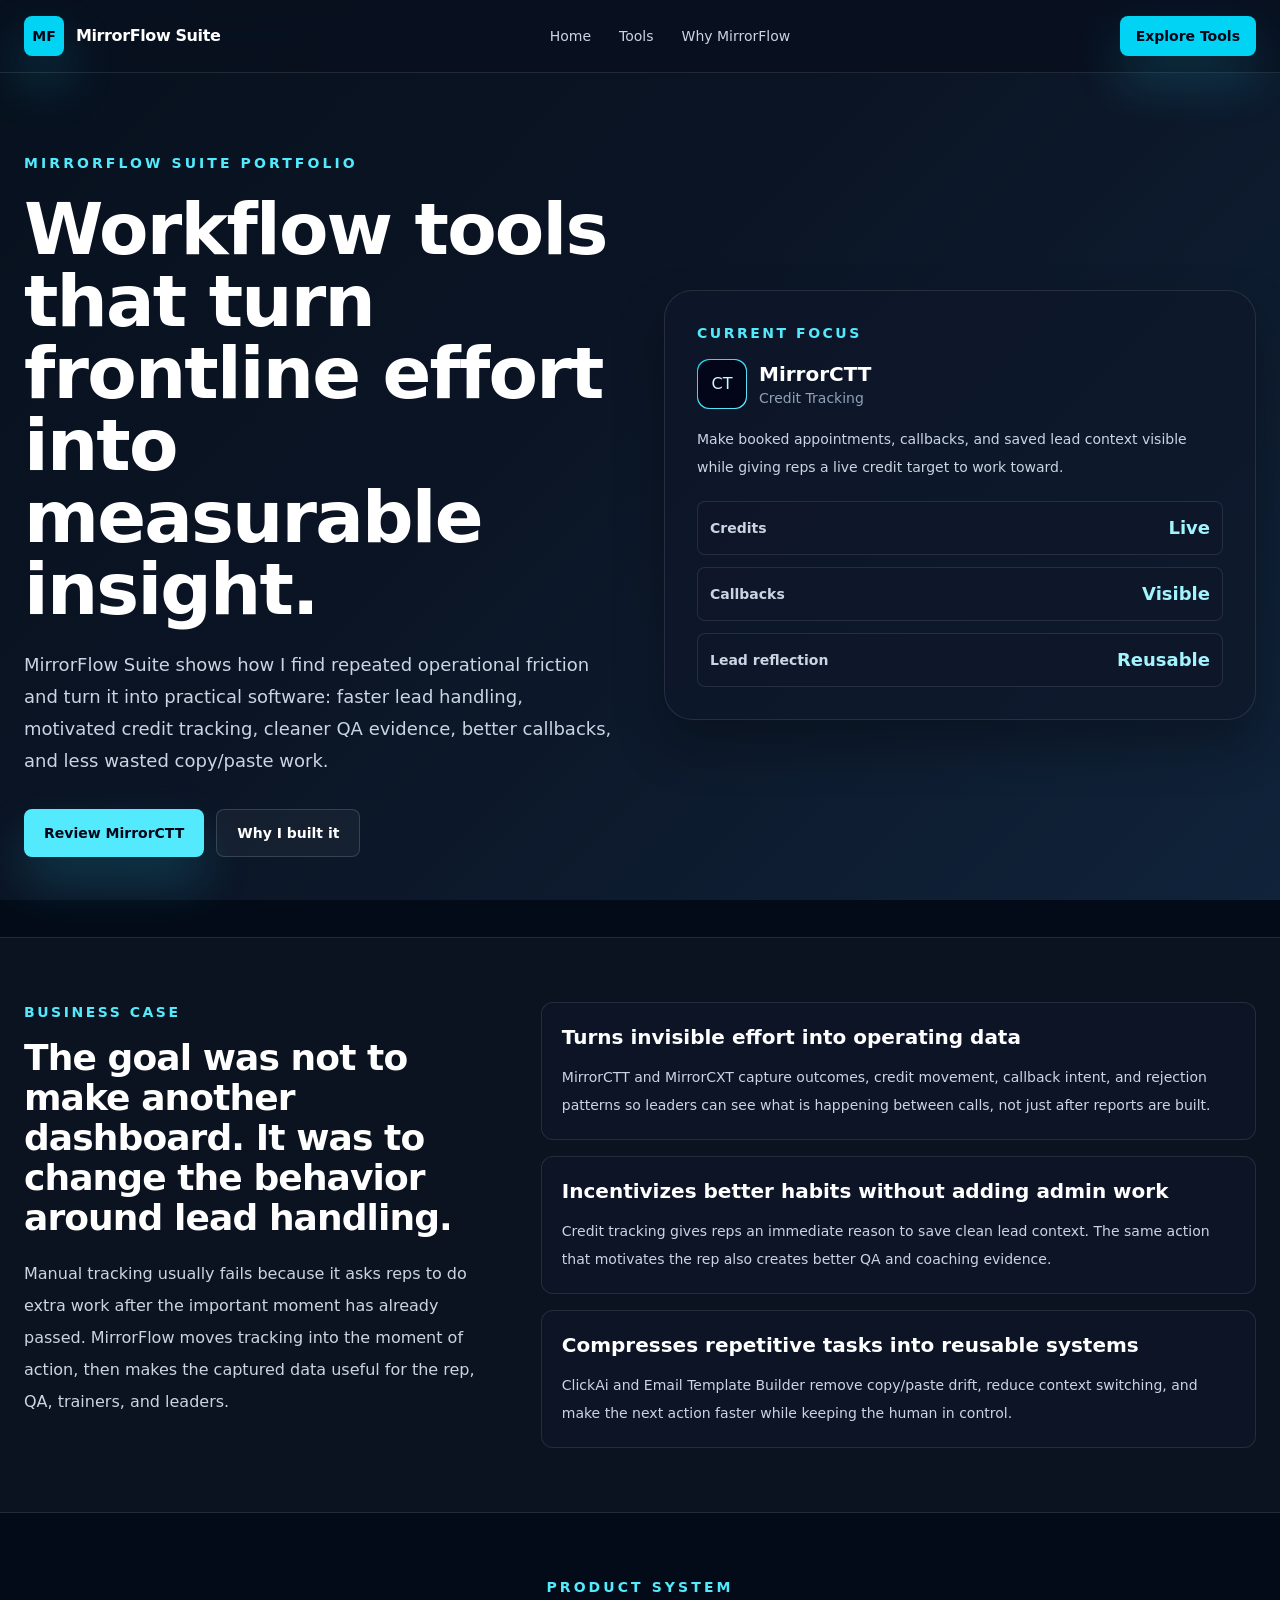
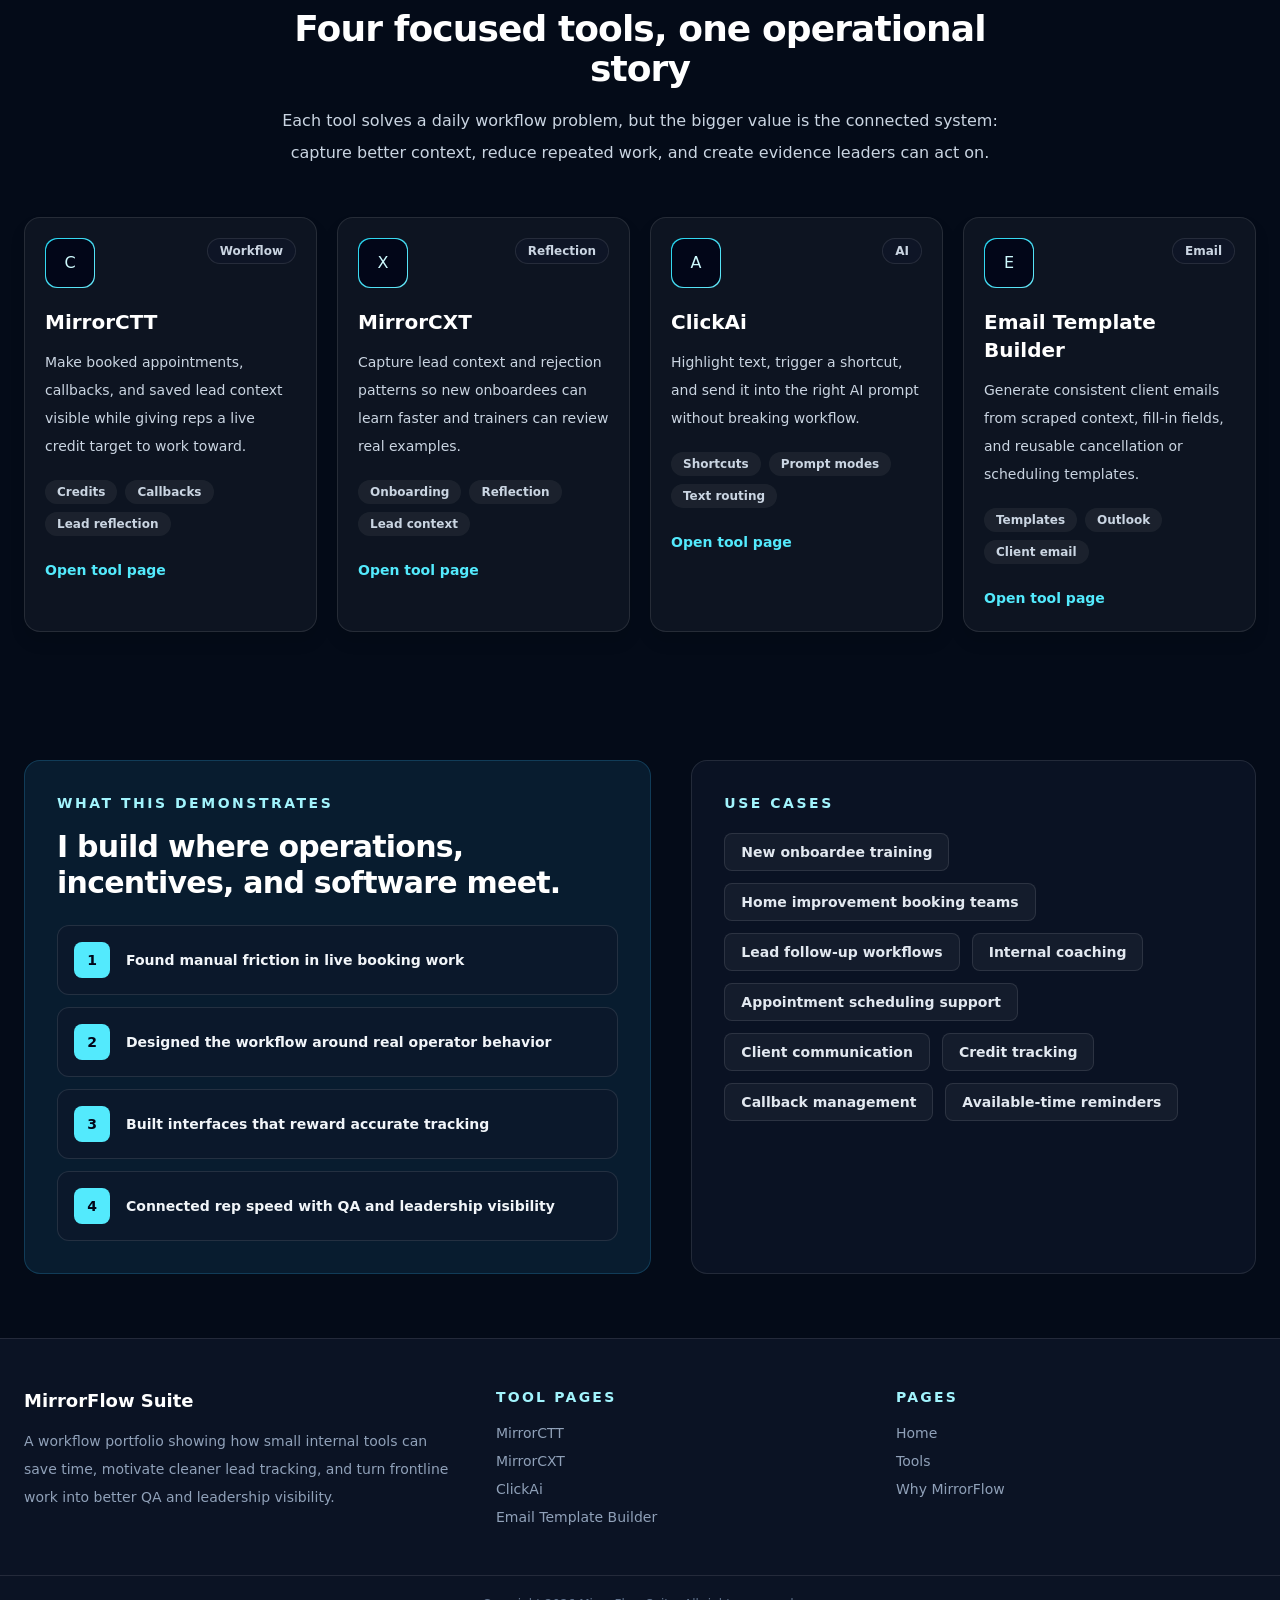
==== index.html @ 6e7aa5e3 "Merge MirrorFlow portfolio into privacy policy site" ====
<!doctype html>
<html lang="en">
  <head>
    <meta charset="UTF-8" />
    <meta name="viewport" content="width=device-width, initial-scale=1.0" />
    <meta name="description" content="MirrorFlow Suite is a portfolio of workflow tools that save time, incentivize cleaner lead tracking, and turn frontline work into QA and leadership visibility." />
    <title>MirrorFlow Suite</title>
    <link rel="stylesheet" crossorigin href="assets/main-Bpl_9lqr.css">
    <link rel="stylesheet" href="assets/site.css">
  </head>
  <body class="min-h-screen overflow-hidden bg-[#07111e] text-slate-100">
    <div class="pointer-events-none fixed inset-0 bg-page-hero"></div>
    <div class="pointer-events-none fixed inset-0 opacity-[0.08] bg-grid-lines"></div>
    <header class="sticky top-0 z-40 border-b border-white/10 bg-[#08111f]/88 backdrop-blur-xl">
      <nav class="mx-auto flex max-w-7xl items-center justify-between gap-4 px-5 py-4 sm:px-6 lg:px-8">
        <a href="index.html" class="flex items-center gap-3">
          <span class="grid h-10 w-10 place-items-center rounded-lg bg-cyan-400 text-sm font-black text-slate-950 shadow-lg shadow-cyan-400/25">MF</span>
          <span class="text-base font-semibold tracking-tight text-white">MirrorFlow Suite</span>
        </a>
        <div class="hidden items-center gap-7 md:flex">
          <a href="index.html" class="text-sm font-medium text-slate-300 transition hover:text-cyan-200">Home</a>
          <a href="tools/index.html" class="text-sm font-medium text-slate-300 transition hover:text-cyan-200">Tools</a>
          <a href="about/index.html" class="text-sm font-medium text-slate-300 transition hover:text-cyan-200">Why MirrorFlow</a>
        </div>
        <a href="tools/mirrorctt/index.html" class="inline-flex min-h-10 items-center justify-center rounded-lg bg-cyan-400 px-4 text-sm font-bold text-slate-950 shadow-lg shadow-cyan-400/20 transition hover:-translate-y-0.5 hover:bg-cyan-300">Explore Tools</a>
      </nav>
      <div class="border-t border-white/10 px-5 py-3 md:hidden">
        <div class="mx-auto flex max-w-7xl justify-between gap-3">
          <a href="index.html" class="text-sm font-medium text-slate-300 transition hover:text-cyan-200">Home</a>
          <a href="tools/index.html" class="text-sm font-medium text-slate-300 transition hover:text-cyan-200">Tools</a>
          <a href="about/index.html" class="text-sm font-medium text-slate-300 transition hover:text-cyan-200">Why MirrorFlow</a>
        </div>
      </div>
    </header>
    <main class="relative">
      <section class="mx-auto grid max-w-7xl items-center gap-12 px-5 py-14 sm:px-6 lg:grid-cols-2 lg:px-8 lg:py-20">
        <div>
          <p class="text-sm font-bold uppercase tracking-[0.22em] text-cyan-300">MirrorFlow Suite Portfolio</p>
          <h1 class="mt-5 max-w-4xl text-5xl font-semibold tracking-tight text-white sm:text-7xl">Workflow tools that turn frontline effort into measurable insight.</h1>
          <p class="mt-6 max-w-2xl text-lg leading-8 text-slate-300">MirrorFlow Suite shows how I find repeated operational friction and turn it into practical software: faster lead handling, motivated credit tracking, cleaner QA evidence, better callbacks, and less wasted copy/paste work.</p>
          <div class="mt-8 flex flex-col gap-3 sm:flex-row">
            <a href="tools/mirrorctt/index.html" class="inline-flex min-h-12 items-center justify-center rounded-lg bg-cyan-300 px-5 text-sm font-black text-slate-950 shadow-xl shadow-cyan-400/20 transition hover:-translate-y-0.5 hover:bg-cyan-200">Review MirrorCTT</a>
            <a href="about/index.html" class="inline-flex min-h-12 items-center justify-center rounded-lg border border-white/15 bg-white/[0.04] px-5 text-sm font-bold text-white transition hover:border-cyan-300/60">Why I built it</a>
          </div>
        </div>
        <div class="rounded-[28px] border border-white/10 bg-slate-950/70 p-8 shadow-2xl shadow-black/30">
          <p class="text-sm font-bold uppercase tracking-[0.18em] text-cyan-300">Current focus</p>
          <div class="mt-4 flex items-center gap-3">
            <span class="rounded-xl bg-gradient-to-br bg-cyan-300 p-px">
              <span class="grid h-12 w-12 place-items-center rounded-xl bg-slate-950 text-cyan-100">CT</span>
            </span>
            <div>
              <p class="text-xl font-black text-white">MirrorCTT</p>
              <p class="text-sm text-slate-400">Credit Tracking</p>
            </div>
          </div>
          <p class="mt-4 text-sm leading-7 text-slate-300">Make booked appointments, callbacks, and saved lead context visible while giving reps a live credit target to work toward.</p>
          <div class="mt-5 grid gap-3">
            <div class="flex items-center justify-between rounded-lg border border-white/10 bg-slate-950/60 px-3 py-3">
              <span class="text-sm font-semibold text-slate-300">Credits</span>
              <span class="text-lg font-black text-cyan-200">Live</span>
            </div>
            <div class="flex items-center justify-between rounded-lg border border-white/10 bg-slate-950/60 px-3 py-3">
              <span class="text-sm font-semibold text-slate-300">Callbacks</span>
              <span class="text-lg font-black text-cyan-200">Visible</span>
            </div>
            <div class="flex items-center justify-between rounded-lg border border-white/10 bg-slate-950/60 px-3 py-3">
              <span class="text-sm font-semibold text-slate-300">Lead reflection</span>
              <span class="text-lg font-black text-cyan-200">Reusable</span>
            </div>
          </div>
        </div>
      </section>
      <section class="border-y border-white/10 bg-white/[0.035]">
        <div class="mx-auto grid max-w-7xl gap-10 px-5 py-16 sm:px-6 lg:grid-cols-[0.8fr_1.2fr] lg:px-8">
          <div>
            <p class="text-sm font-bold uppercase tracking-[0.18em] text-cyan-300">Business Case</p>
            <h2 class="mt-4 text-4xl font-semibold tracking-tight text-white">The goal was not to make another dashboard. It was to change the behavior around lead handling.</h2>
            <p class="mt-5 text-base leading-8 text-slate-300">Manual tracking usually fails because it asks reps to do extra work after the important moment has already passed. MirrorFlow moves tracking into the moment of action, then makes the captured data useful for the rep, QA, trainers, and leaders.</p>
          </div>
          <div class="grid gap-4">
            <article class="rounded-xl border border-white/10 bg-slate-950/55 p-5">
              <h3 class="text-xl font-semibold text-white">Turns invisible effort into operating data</h3>
              <p class="mt-3 text-sm leading-7 text-slate-300">MirrorCTT and MirrorCXT capture outcomes, credit movement, callback intent, and rejection patterns so leaders can see what is happening between calls, not just after reports are built.</p>
            </article>
            <article class="rounded-xl border border-white/10 bg-slate-950/55 p-5">
              <h3 class="text-xl font-semibold text-white">Incentivizes better habits without adding admin work</h3>
              <p class="mt-3 text-sm leading-7 text-slate-300">Credit tracking gives reps an immediate reason to save clean lead context. The same action that motivates the rep also creates better QA and coaching evidence.</p>
            </article>
            <article class="rounded-xl border border-white/10 bg-slate-950/55 p-5">
              <h3 class="text-xl font-semibold text-white">Compresses repetitive tasks into reusable systems</h3>
              <p class="mt-3 text-sm leading-7 text-slate-300">ClickAi and Email Template Builder remove copy/paste drift, reduce context switching, and make the next action faster while keeping the human in control.</p>
            </article>
          </div>
        </div>
      </section>
      <section class="mx-auto max-w-7xl px-5 py-16 sm:px-6 lg:px-8">
        <div class="mx-auto max-w-3xl text-center">
          <p class="text-sm font-bold uppercase tracking-[0.22em] text-cyan-300">Product System</p>
          <h2 class="mt-3 text-3xl font-semibold tracking-tight text-white sm:text-4xl">Four focused tools, one operational story</h2>
          <p class="mt-4 text-base leading-8 text-slate-300">Each tool solves a daily workflow problem, but the bigger value is the connected system: capture better context, reduce repeated work, and create evidence leaders can act on.</p>
        </div>
        <div class="mt-12 grid gap-5 md:grid-cols-2 xl:grid-cols-4">
          <article class="group block h-full rounded-2xl border border-white/10 bg-white/[0.04] p-5 shadow-xl shadow-black/10 transition hover:-translate-y-1 hover:border-cyan-300/50 hover:bg-white/[0.07]">
            <div class="flex items-start justify-between gap-4">
              <div class="rounded-xl bg-gradient-to-br bg-cyan-300 p-px">
                <span class="grid h-12 w-12 place-items-center rounded-xl bg-slate-950 text-cyan-100">C</span>
              </div>
              <span class="rounded-full border border-white/10 bg-slate-950/60 px-3 py-1 text-xs font-bold text-slate-300">Workflow</span>
            </div>
            <h3 class="mt-5 text-xl font-semibold text-white">MirrorCTT</h3>
            <p class="mt-3 text-sm leading-7 text-slate-300">Make booked appointments, callbacks, and saved lead context visible while giving reps a live credit target to work toward.</p>
            <div class="mt-5 flex flex-wrap gap-2">
              <span class="rounded-full bg-white/[0.06] px-3 py-1 text-xs font-semibold text-slate-300">Credits</span>
              <span class="rounded-full bg-white/[0.06] px-3 py-1 text-xs font-semibold text-slate-300">Callbacks</span>
              <span class="rounded-full bg-white/[0.06] px-3 py-1 text-xs font-semibold text-slate-300">Lead reflection</span>
            </div>
            <span class="mt-6 inline-flex text-sm font-bold text-cyan-300 transition group-hover:translate-x-1">Open tool page</span>
          </article>
          <article class="group block h-full rounded-2xl border border-white/10 bg-white/[0.04] p-5 shadow-xl shadow-black/10 transition hover:-translate-y-1 hover:border-cyan-300/50 hover:bg-white/[0.07]">
            <div class="flex items-start justify-between gap-4">
              <div class="rounded-xl bg-gradient-to-br bg-cyan-300 p-px">
                <span class="grid h-12 w-12 place-items-center rounded-xl bg-slate-950 text-cyan-100">X</span>
              </div>
              <span class="rounded-full border border-white/10 bg-slate-950/60 px-3 py-1 text-xs font-bold text-slate-300">Reflection</span>
            </div>
            <h3 class="mt-5 text-xl font-semibold text-white">MirrorCXT</h3>
            <p class="mt-3 text-sm leading-7 text-slate-300">Capture lead context and rejection patterns so new onboardees can learn faster and trainers can review real examples.</p>
            <div class="mt-5 flex flex-wrap gap-2">
              <span class="rounded-full bg-white/[0.06] px-3 py-1 text-xs font-semibold text-slate-300">Onboarding</span>
              <span class="rounded-full bg-white/[0.06] px-3 py-1 text-xs font-semibold text-slate-300">Reflection</span>
              <span class="rounded-full bg-white/[0.06] px-3 py-1 text-xs font-semibold text-slate-300">Lead context</span>
            </div>
            <span class="mt-6 inline-flex text-sm font-bold text-cyan-300 transition group-hover:translate-x-1">Open tool page</span>
          </article>
          <article class="group block h-full rounded-2xl border border-white/10 bg-white/[0.04] p-5 shadow-xl shadow-black/10 transition hover:-translate-y-1 hover:border-cyan-300/50 hover:bg-white/[0.07]">
            <div class="flex items-start justify-between gap-4">
              <div class="rounded-xl bg-gradient-to-br bg-cyan-300 p-px">
                <span class="grid h-12 w-12 place-items-center rounded-xl bg-slate-950 text-cyan-100">A</span>
              </div>
              <span class="rounded-full border border-white/10 bg-slate-950/60 px-3 py-1 text-xs font-bold text-slate-300">AI</span>
            </div>
            <h3 class="mt-5 text-xl font-semibold text-white">ClickAi</h3>
            <p class="mt-3 text-sm leading-7 text-slate-300">Highlight text, trigger a shortcut, and send it into the right AI prompt without breaking workflow.</p>
            <div class="mt-5 flex flex-wrap gap-2">
              <span class="rounded-full bg-white/[0.06] px-3 py-1 text-xs font-semibold text-slate-300">Shortcuts</span>
              <span class="rounded-full bg-white/[0.06] px-3 py-1 text-xs font-semibold text-slate-300">Prompt modes</span>
              <span class="rounded-full bg-white/[0.06] px-3 py-1 text-xs font-semibold text-slate-300">Text routing</span>
            </div>
            <span class="mt-6 inline-flex text-sm font-bold text-cyan-300 transition group-hover:translate-x-1">Open tool page</span>
          </article>
          <article class="group block h-full rounded-2xl border border-white/10 bg-white/[0.04] p-5 shadow-xl shadow-black/10 transition hover:-translate-y-1 hover:border-cyan-300/50 hover:bg-white/[0.07]">
            <div class="flex items-start justify-between gap-4">
              <div class="rounded-xl bg-gradient-to-br bg-cyan-300 p-px">
                <span class="grid h-12 w-12 place-items-center rounded-xl bg-slate-950 text-cyan-100">E</span>
              </div>
              <span class="rounded-full border border-white/10 bg-slate-950/60 px-3 py-1 text-xs font-bold text-slate-300">Email</span>
            </div>
            <h3 class="mt-5 text-xl font-semibold text-white">Email Template Builder</h3>
            <p class="mt-3 text-sm leading-7 text-slate-300">Generate consistent client emails from scraped context, fill-in fields, and reusable cancellation or scheduling templates.</p>
            <div class="mt-5 flex flex-wrap gap-2">
              <span class="rounded-full bg-white/[0.06] px-3 py-1 text-xs font-semibold text-slate-300">Templates</span>
              <span class="rounded-full bg-white/[0.06] px-3 py-1 text-xs font-semibold text-slate-300">Outlook</span>
              <span class="rounded-full bg-white/[0.06] px-3 py-1 text-xs font-semibold text-slate-300">Client email</span>
            </div>
            <span class="mt-6 inline-flex text-sm font-bold text-cyan-300 transition group-hover:translate-x-1">Open tool page</span>
          </article>
        </div>
      </section>
      <section class="mx-auto max-w-7xl px-5 py-16 sm:px-6 lg:px-8">
        <div class="grid gap-10 lg:grid-cols-[1fr_0.9fr]">
          <div class="rounded-2xl border border-cyan-300/20 bg-cyan-300/10 p-6 sm:p-8">
            <p class="text-sm font-bold uppercase tracking-[0.18em] text-cyan-200">What This Demonstrates</p>
            <h2 class="mt-4 text-3xl font-semibold tracking-tight text-white">I build where operations, incentives, and software meet.</h2>
            <div class="mt-6 grid gap-3">
              <div class="flex items-center gap-4 rounded-xl border border-white/10 bg-slate-950/55 p-4">
                <span class="grid h-9 w-9 shrink-0 place-items-center rounded-lg bg-cyan-300 text-sm font-black text-slate-950">1</span>
                <p class="text-sm font-semibold text-slate-100">Found manual friction in live booking work</p>
              </div>
              <div class="flex items-center gap-4 rounded-xl border border-white/10 bg-slate-950/55 p-4">
                <span class="grid h-9 w-9 shrink-0 place-items-center rounded-lg bg-cyan-300 text-sm font-black text-slate-950">2</span>
                <p class="text-sm font-semibold text-slate-100">Designed the workflow around real operator behavior</p>
              </div>
              <div class="flex items-center gap-4 rounded-xl border border-white/10 bg-slate-950/55 p-4">
                <span class="grid h-9 w-9 shrink-0 place-items-center rounded-lg bg-cyan-300 text-sm font-black text-slate-950">3</span>
                <p class="text-sm font-semibold text-slate-100">Built interfaces that reward accurate tracking</p>
              </div>
              <div class="flex items-center gap-4 rounded-xl border border-white/10 bg-slate-950/55 p-4">
                <span class="grid h-9 w-9 shrink-0 place-items-center rounded-lg bg-cyan-300 text-sm font-black text-slate-950">4</span>
                <p class="text-sm font-semibold text-slate-100">Connected rep speed with QA and leadership visibility</p>
              </div>
            </div>
          </div>
          <div class="rounded-2xl border border-white/10 bg-slate-950/65 p-6 sm:p-8">
            <p class="text-sm font-bold uppercase tracking-[0.18em] text-cyan-200">Use Cases</p>
            <div class="mt-5 flex flex-wrap gap-3">
              <span class="rounded-lg border border-white/10 bg-white/[0.045] px-4 py-2 text-sm font-semibold text-slate-200">New onboardee training</span>
              <span class="rounded-lg border border-white/10 bg-white/[0.045] px-4 py-2 text-sm font-semibold text-slate-200">Home improvement booking teams</span>
              <span class="rounded-lg border border-white/10 bg-white/[0.045] px-4 py-2 text-sm font-semibold text-slate-200">Lead follow-up workflows</span>
              <span class="rounded-lg border border-white/10 bg-white/[0.045] px-4 py-2 text-sm font-semibold text-slate-200">Internal coaching</span>
              <span class="rounded-lg border border-white/10 bg-white/[0.045] px-4 py-2 text-sm font-semibold text-slate-200">Appointment scheduling support</span>
              <span class="rounded-lg border border-white/10 bg-white/[0.045] px-4 py-2 text-sm font-semibold text-slate-200">Client communication</span>
              <span class="rounded-lg border border-white/10 bg-white/[0.045] px-4 py-2 text-sm font-semibold text-slate-200">Credit tracking</span>
              <span class="rounded-lg border border-white/10 bg-white/[0.045] px-4 py-2 text-sm font-semibold text-slate-200">Callback management</span>
              <span class="rounded-lg border border-white/10 bg-white/[0.045] px-4 py-2 text-sm font-semibold text-slate-200">Available-time reminders</span>
            </div>
          </div>
        </div>
      </section>
    </main>
    <footer class="relative border-t border-white/10 bg-slate-950/70">
      <div class="mx-auto grid max-w-7xl gap-10 px-5 py-12 sm:px-6 md:grid-cols-[1.2fr_1fr_1fr] lg:px-8">
        <div>
          <p class="text-lg font-semibold text-white">MirrorFlow Suite</p>
          <p class="mt-3 max-w-md text-sm leading-7 text-slate-400">A workflow portfolio showing how small internal tools can save time, motivate cleaner lead tracking, and turn frontline work into better QA and leadership visibility.</p>
        </div>
        <div>
          <p class="text-sm font-semibold uppercase tracking-[0.16em] text-cyan-200">Tool pages</p>
          <div class="mt-4 grid gap-2">
            <a href="tools/mirrorctt/index.html" class="text-sm text-slate-400 hover:text-cyan-200">MirrorCTT</a>
            <a href="tools/mirrorcxt/index.html" class="text-sm text-slate-400 hover:text-cyan-200">MirrorCXT</a>
            <a href="tools/clickai/index.html" class="text-sm text-slate-400 hover:text-cyan-200">ClickAi</a>
            <a href="tools/email-template-builder/index.html" class="text-sm text-slate-400 hover:text-cyan-200">Email Template Builder</a>
          </div>
        </div>
        <div>
          <p class="text-sm font-semibold uppercase tracking-[0.16em] text-cyan-200">Pages</p>
          <div class="mt-4 grid gap-2">
            <a href="index.html" class="text-sm text-slate-400 hover:text-cyan-200">Home</a>
            <a href="tools/index.html" class="text-sm text-slate-400 hover:text-cyan-200">Tools</a>
            <a href="about/index.html" class="text-sm text-slate-400 hover:text-cyan-200">Why MirrorFlow</a>
          </div>
        </div>
      </div>
      <div class="border-t border-white/10 px-5 py-5 text-center text-xs text-slate-500">Copyright 2026 MirrorFlow Suite. All rights reserved.</div>
    </footer>
  </body>
</html>
---- assets/main-Bpl_9lqr.css ----
/*! tailwindcss v4.2.1 | MIT License | https://tailwindcss.com */
@layer properties{@supports (((-webkit-hyphens:none)) and (not (margin-trim:inline))) or ((-moz-orient:inline) and (not (color:rgb(from red r g b)))){*,:before,:after,::backdrop{--tw-border-style:solid;--tw-gradient-position:initial;--tw-gradient-from:#0000;--tw-gradient-via:#0000;--tw-gradient-to:#0000;--tw-gradient-stops:initial;--tw-gradient-via-stops:initial;--tw-gradient-from-position:0%;--tw-gradient-via-position:50%;--tw-gradient-to-position:100%;--tw-leading:initial;--tw-font-weight:initial;--tw-tracking:initial;--tw-shadow:0 0 #0000;--tw-shadow-color:initial;--tw-shadow-alpha:100%;--tw-inset-shadow:0 0 #0000;--tw-inset-shadow-color:initial;--tw-inset-shadow-alpha:100%;--tw-ring-color:initial;--tw-ring-shadow:0 0 #0000;--tw-inset-ring-color:initial;--tw-inset-ring-shadow:0 0 #0000;--tw-ring-inset:initial;--tw-ring-offset-width:0px;--tw-ring-offset-color:#fff;--tw-ring-offset-shadow:0 0 #0000;--tw-backdrop-blur:initial;--tw-backdrop-brightness:initial;--tw-backdrop-contrast:initial;--tw-backdrop-grayscale:initial;--tw-backdrop-hue-rotate:initial;--tw-backdrop-invert:initial;--tw-backdrop-opacity:initial;--tw-backdrop-saturate:initial;--tw-backdrop-sepia:initial;--tw-translate-x:0;--tw-translate-y:0;--tw-translate-z:0}}}@layer theme{:root,:host{--font-sans:ui-sans-serif, system-ui, sans-serif, "Apple Color Emoji", "Segoe UI Emoji", "Segoe UI Symbol", "Noto Color Emoji";--font-mono:ui-monospace, SFMono-Regular, Menlo, Monaco, Consolas, "Liberation Mono", "Courier New", monospace;--color-amber-100:oklch(96.2% .059 95.617);--color-amber-200:oklch(92.4% .12 95.746);--color-emerald-200:oklch(90.5% .093 164.15);--color-emerald-300:oklch(84.5% .143 164.978);--color-emerald-500:oklch(69.6% .17 162.48);--color-teal-400:oklch(77.7% .152 181.912);--color-teal-500:oklch(70.4% .14 182.503);--color-cyan-100:oklch(95.6% .045 203.388);--color-cyan-200:oklch(91.7% .08 205.041);--color-cyan-300:oklch(86.5% .127 207.078);--color-cyan-400:oklch(78.9% .154 211.53);--color-sky-600:oklch(58.8% .158 241.966);--color-blue-600:oklch(54.6% .245 262.881);--color-violet-500:oklch(60.6% .25 292.717);--color-slate-100:oklch(96.8% .007 247.896);--color-slate-200:oklch(92.9% .013 255.508);--color-slate-300:oklch(86.9% .022 252.894);--color-slate-400:oklch(70.4% .04 256.788);--color-slate-500:oklch(55.4% .046 257.417);--color-slate-950:oklch(12.9% .042 264.695);--color-black:#000;--color-white:#fff;--spacing:.25rem;--container-md:28rem;--container-2xl:42rem;--container-3xl:48rem;--container-4xl:56rem;--container-7xl:80rem;--text-xs:.75rem;--text-xs--line-height:calc(1 / .75);--text-sm:.875rem;--text-sm--line-height:calc(1.25 / .875);--text-base:1rem;--text-base--line-height:calc(1.5 / 1);--text-lg:1.125rem;--text-lg--line-height:calc(1.75 / 1.125);--text-xl:1.25rem;--text-xl--line-height:calc(1.75 / 1.25);--text-2xl:1.5rem;--text-2xl--line-height:calc(2 / 1.5);--text-3xl:1.875rem;--text-3xl--line-height:calc(2.25 / 1.875);--text-4xl:2.25rem;--text-4xl--line-height:calc(2.5 / 2.25);--text-5xl:3rem;--text-5xl--line-height:1;--text-6xl:3.75rem;--text-6xl--line-height:1;--text-7xl:4.5rem;--text-7xl--line-height:1;--font-weight-medium:500;--font-weight-semibold:600;--font-weight-bold:700;--font-weight-black:900;--tracking-tight:-.025em;--radius-lg:.5rem;--radius-xl:.75rem;--radius-2xl:1rem;--blur-xl:24px;--default-transition-duration:.15s;--default-transition-timing-function:cubic-bezier(.4, 0, .2, 1);--default-font-family:var(--font-sans);--default-mono-font-family:var(--font-mono)}}@layer base{*,:after,:before,::backdrop{box-sizing:border-box;border:0 solid;margin:0;padding:0}::file-selector-button{box-sizing:border-box;border:0 solid;margin:0;padding:0}html,:host{-webkit-text-size-adjust:100%;tab-size:4;line-height:1.5;font-family:var(--default-font-family,ui-sans-serif, system-ui, sans-serif, "Apple Color Emoji", "Segoe UI Emoji", "Segoe UI Symbol", "Noto Color Emoji");font-feature-settings:var(--default-font-feature-settings,normal);font-variation-settings:var(--default-font-variation-settings,normal);-webkit-tap-highlight-color:transparent}hr{height:0;color:inherit;border-top-width:1px}abbr:where([title]){-webkit-text-decoration:underline dotted;text-decoration:underline dotted}h1,h2,h3,h4,h5,h6{font-size:inherit;font-weight:inherit}a{color:inherit;-webkit-text-decoration:inherit;-webkit-text-decoration:inherit;-webkit-text-decoration:inherit;-webkit-text-decoration:inherit;text-decoration:inherit}b,strong{font-weight:bolder}code,kbd,samp,pre{font-family:var(--default-mono-font-family,ui-monospace, SFMono-Regular, Menlo, Monaco, Consolas, "Liberation Mono", "Courier New", monospace);font-feature-settings:var(--default-mono-font-feature-settings,normal);font-variation-settings:var(--default-mono-font-variation-settings,normal);font-size:1em}small{font-size:80%}sub,sup{vertical-align:baseline;font-size:75%;line-height:0;position:relative}sub{bottom:-.25em}sup{top:-.5em}table{text-indent:0;border-color:inherit;border-collapse:collapse}:-moz-focusring{outline:auto}progress{vertical-align:baseline}summary{display:list-item}ol,ul,menu{list-style:none}img,svg,video,canvas,audio,iframe,embed,object{vertical-align:middle;display:block}img,video{max-width:100%;height:auto}button,input,select,optgroup,textarea{font:inherit;font-feature-settings:inherit;font-variation-settings:inherit;letter-spacing:inherit;color:inherit;opacity:1;background-color:#0000;border-radius:0}::file-selector-button{font:inherit;font-feature-settings:inherit;font-variation-settings:inherit;letter-spacing:inherit;color:inherit;opacity:1;background-color:#0000;border-radius:0}:where(select:is([multiple],[size])) optgroup{font-weight:bolder}:where(select:is([multiple],[size])) optgroup option{padding-inline-start:20px}::file-selector-button{margin-inline-end:4px}::placeholder{opacity:1}@supports (not ((-webkit-appearance:-apple-pay-button))) or (contain-intrinsic-size:1px){::placeholder{color:currentColor}@supports (color:color-mix(in lab, red, red)){::placeholder{color:color-mix(in oklab, currentcolor 50%, transparent)}}}textarea{resize:vertical}::-webkit-search-decoration{-webkit-appearance:none}::-webkit-date-and-time-value{min-height:1lh;text-align:inherit}::-webkit-datetime-edit{display:inline-flex}::-webkit-datetime-edit-fields-wrapper{padding:0}::-webkit-datetime-edit{padding-block:0}::-webkit-datetime-edit-year-field{padding-block:0}::-webkit-datetime-edit-month-field{padding-block:0}::-webkit-datetime-edit-day-field{padding-block:0}::-webkit-datetime-edit-hour-field{padding-block:0}::-webkit-datetime-edit-minute-field{padding-block:0}::-webkit-datetime-edit-second-field{padding-block:0}::-webkit-datetime-edit-millisecond-field{padding-block:0}::-webkit-datetime-edit-meridiem-field{padding-block:0}::-webkit-calendar-picker-indicator{line-height:1}:-moz-ui-invalid{box-shadow:none}button,input:where([type=button],[type=reset],[type=submit]){appearance:button}::file-selector-button{appearance:button}::-webkit-inner-spin-button{height:auto}::-webkit-outer-spin-button{height:auto}[hidden]:where(:not([hidden=until-found])){display:none!important}}@layer components;@layer utilities{.pointer-events-none{pointer-events:none}.invisible{visibility:hidden}.visible{visibility:visible}.absolute{position:absolute}.fixed{position:fixed}.relative{position:relative}.sticky{position:sticky}.inset-0{inset:calc(var(--spacing) * 0)}.top-0{top:calc(var(--spacing) * 0)}.right-0{right:calc(var(--spacing) * 0)}.bottom-0{bottom:calc(var(--spacing) * 0)}.left-0{left:calc(var(--spacing) * 0)}.z-40{z-index:40}.mx-auto{margin-inline:auto}.mt-1{margin-top:calc(var(--spacing) * 1)}.mt-2{margin-top:calc(var(--spacing) * 2)}.mt-3{margin-top:calc(var(--spacing) * 3)}.mt-4{margin-top:calc(var(--spacing) * 4)}.mt-5{margin-top:calc(var(--spacing) * 5)}.mt-6{margin-top:calc(var(--spacing) * 6)}.mt-7{margin-top:calc(var(--spacing) * 7)}.mt-8{margin-top:calc(var(--spacing) * 8)}.mt-10{margin-top:calc(var(--spacing) * 10)}.mt-12{margin-top:calc(var(--spacing) * 12)}.mb-4{margin-bottom:calc(var(--spacing) * 4)}.block{display:block}.contents{display:contents}.flex{display:flex}.grid{display:grid}.hidden{display:none}.inline-flex{display:inline-flex}.h-5{height:calc(var(--spacing) * 5)}.h-6{height:calc(var(--spacing) * 6)}.h-7{height:calc(var(--spacing) * 7)}.h-8{height:calc(var(--spacing) * 8)}.h-9{height:calc(var(--spacing) * 9)}.h-10{height:calc(var(--spacing) * 10)}.h-12{height:calc(var(--spacing) * 12)}.h-14{height:calc(var(--spacing) * 14)}.h-full{height:100%}.h-px{height:1px}.max-h-\[560px\]{max-height:560px}.min-h-10{min-height:calc(var(--spacing) * 10)}.min-h-12{min-height:calc(var(--spacing) * 12)}.min-h-screen{min-height:100vh}.w-5{width:calc(var(--spacing) * 5)}.w-6{width:calc(var(--spacing) * 6)}.w-7{width:calc(var(--spacing) * 7)}.w-8{width:calc(var(--spacing) * 8)}.w-9{width:calc(var(--spacing) * 9)}.w-10{width:calc(var(--spacing) * 10)}.w-12{width:calc(var(--spacing) * 12)}.w-14{width:calc(var(--spacing) * 14)}.w-full{width:100%}.max-w-2xl{max-width:var(--container-2xl)}.max-w-3xl{max-width:var(--container-3xl)}.max-w-4xl{max-width:var(--container-4xl)}.max-w-7xl{max-width:var(--container-7xl)}.max-w-md{max-width:var(--container-md)}.min-w-0{min-width:calc(var(--spacing) * 0)}.flex-1{flex:1}.flex-\[2\]{flex:2}.shrink-0{flex-shrink:0}.grid-cols-3{grid-template-columns:repeat(3,minmax(0,1fr))}.flex-col{flex-direction:column}.flex-wrap{flex-wrap:wrap}.place-items-center{place-items:center}.items-center{align-items:center}.items-start{align-items:flex-start}.justify-between{justify-content:space-between}.justify-center{justify-content:center}.gap-2{gap:calc(var(--spacing) * 2)}.gap-3{gap:calc(var(--spacing) * 3)}.gap-4{gap:calc(var(--spacing) * 4)}.gap-5{gap:calc(var(--spacing) * 5)}.gap-6{gap:calc(var(--spacing) * 6)}.gap-7{gap:calc(var(--spacing) * 7)}.gap-10{gap:calc(var(--spacing) * 10)}.gap-12{gap:calc(var(--spacing) * 12)}.overflow-hidden{overflow:hidden}.rounded-2xl{border-radius:var(--radius-2xl)}.rounded-\[28px\]{border-radius:28px}.rounded-full{border-radius:3.40282e38px}.rounded-lg{border-radius:var(--radius-lg)}.rounded-xl{border-radius:var(--radius-xl)}.border{border-style:var(--tw-border-style);border-width:1px}.border-y{border-block-style:var(--tw-border-style);border-block-width:1px}.border-t{border-top-style:var(--tw-border-style);border-top-width:1px}.border-b{border-bottom-style:var(--tw-border-style);border-bottom-width:1px}.border-amber-200\/20{border-color:#fee68533}@supports (color:color-mix(in lab, red, red)){.border-amber-200\/20{border-color:color-mix(in oklab, var(--color-amber-200) 20%, transparent)}}.border-cyan-300{border-color:var(--color-cyan-300)}.border-cyan-300\/20{border-color:#53eafd33}@supports (color:color-mix(in lab, red, red)){.border-cyan-300\/20{border-color:color-mix(in oklab, var(--color-cyan-300) 20%, transparent)}}.border-emerald-300\/30{border-color:#5ee9b54d}@supports (color:color-mix(in lab, red, red)){.border-emerald-300\/30{border-color:color-mix(in oklab, var(--color-emerald-300) 30%, transparent)}}.border-white\/10{border-color:#ffffff1a}@supports (color:color-mix(in lab, red, red)){.border-white\/10{border-color:color-mix(in oklab, var(--color-white) 10%, transparent)}}.border-white\/15{border-color:#ffffff26}@supports (color:color-mix(in lab, red, red)){.border-white\/15{border-color:color-mix(in oklab, var(--color-white) 15%, transparent)}}.bg-\[\#0b1322\]\/95{background-color:oklab(18.7439% -.00446909 -.0328422/.95)}.bg-\[\#111b2a\]\/90{background-color:oklab(22.0531% -.00670448 -.0323344/.9)}.bg-\[\#07111e\]{background-color:#07111e}.bg-\[\#08111f\]\/88{background-color:oklab(17.6997% -.00633704 -.0316639/.88)}.bg-amber-200\/\[0\.08\]{background-color:#fee68514}@supports (color:color-mix(in lab, red, red)){.bg-amber-200\/\[0\.08\]{background-color:color-mix(in oklab, var(--color-amber-200) 8%, transparent)}}.bg-cyan-300{background-color:var(--color-cyan-300)}.bg-cyan-300\/10{background-color:#53eafd1a}@supports (color:color-mix(in lab, red, red)){.bg-cyan-300\/10{background-color:color-mix(in oklab, var(--color-cyan-300) 10%, transparent)}}.bg-cyan-300\/\[0\.06\]{background-color:#53eafd0f}@supports (color:color-mix(in lab, red, red)){.bg-cyan-300\/\[0\.06\]{background-color:color-mix(in oklab, var(--color-cyan-300) 6%, transparent)}}.bg-cyan-400{background-color:var(--color-cyan-400)}.bg-emerald-300\/10{background-color:#5ee9b51a}@supports (color:color-mix(in lab, red, red)){.bg-emerald-300\/10{background-color:color-mix(in oklab, var(--color-emerald-300) 10%, transparent)}}.bg-slate-950{background-color:var(--color-slate-950)}.bg-slate-950\/55{background-color:#0206188c}@supports (color:color-mix(in lab, red, red)){.bg-slate-950\/55{background-color:color-mix(in oklab, var(--color-slate-950) 55%, transparent)}}.bg-slate-950\/60{background-color:#02061899}@supports (color:color-mix(in lab, red, red)){.bg-slate-950\/60{background-color:color-mix(in oklab, var(--color-slate-950) 60%, transparent)}}.bg-slate-950\/65{background-color:#020618a6}@supports (color:color-mix(in lab, red, red)){.bg-slate-950\/65{background-color:color-mix(in oklab, var(--color-slate-950) 65%, transparent)}}.bg-slate-950\/70{background-color:#020618b3}@supports (color:color-mix(in lab, red, red)){.bg-slate-950\/70{background-color:color-mix(in oklab, var(--color-slate-950) 70%, transparent)}}.bg-slate-950\/75{background-color:#020618bf}@supports (color:color-mix(in lab, red, red)){.bg-slate-950\/75{background-color:color-mix(in oklab, var(--color-slate-950) 75%, transparent)}}.bg-white\/10{background-color:#ffffff1a}@supports (color:color-mix(in lab, red, red)){.bg-white\/10{background-color:color-mix(in oklab, var(--color-white) 10%, transparent)}}.bg-white\/\[0\.03\]{background-color:#ffffff08}@supports (color:color-mix(in lab, red, red)){.bg-white\/\[0\.03\]{background-color:color-mix(in oklab, var(--color-white) 3%, transparent)}}.bg-white\/\[0\.04\]{background-color:#ffffff0a}@supports (color:color-mix(in lab, red, red)){.bg-white\/\[0\.04\]{background-color:color-mix(in oklab, var(--color-white) 4%, transparent)}}.bg-white\/\[0\.05\]{background-color:#ffffff0d}@supports (color:color-mix(in lab, red, red)){.bg-white\/\[0\.05\]{background-color:color-mix(in oklab, var(--color-white) 5%, transparent)}}.bg-white\/\[0\.06\]{background-color:#ffffff0f}@supports (color:color-mix(in lab, red, red)){.bg-white\/\[0\.06\]{background-color:color-mix(in oklab, var(--color-white) 6%, transparent)}}.bg-white\/\[0\.035\]{background-color:#ffffff09}@supports (color:color-mix(in lab, red, red)){.bg-white\/\[0\.035\]{background-color:color-mix(in oklab, var(--color-white) 3.5%, transparent)}}.bg-white\/\[0\.045\]{background-color:#ffffff0b}@supports (color:color-mix(in lab, red, red)){.bg-white\/\[0\.045\]{background-color:color-mix(in oklab, var(--color-white) 4.5%, transparent)}}.bg-gradient-to-br{--tw-gradient-position:to bottom right in oklab;background-image:linear-gradient(var(--tw-gradient-stops))}.bg-gradient-to-t{--tw-gradient-position:to top in oklab;background-image:linear-gradient(var(--tw-gradient-stops))}.\[background-image\:linear-gradient\(\#e2e8f0_1px\,transparent_1px\)\,linear-gradient\(90deg\,\#e2e8f0_1px\,transparent_1px\)\]{background-image:linear-gradient(#e2e8f0 1px,#0000 1px),linear-gradient(90deg,#e2e8f0 1px,#0000 1px)}.bg-\[linear-gradient\(135deg\,\#07111e_0\%\,\#0b1424_42\%\,\#10233a_100\%\)\]{background-image:linear-gradient(135deg,#07111e 0%,#0b1424 42%,#10233a 100%)}.from-blue-600{--tw-gradient-from:var(--color-blue-600);--tw-gradient-stops:var(--tw-gradient-via-stops,var(--tw-gradient-position), var(--tw-gradient-from) var(--tw-gradient-from-position), var(--tw-gradient-to) var(--tw-gradient-to-position))}.from-emerald-500{--tw-gradient-from:var(--color-emerald-500);--tw-gradient-stops:var(--tw-gradient-via-stops,var(--tw-gradient-position), var(--tw-gradient-from) var(--tw-gradient-from-position), var(--tw-gradient-to) var(--tw-gradient-to-position))}.from-sky-600{--tw-gradient-from:var(--color-sky-600);--tw-gradient-stops:var(--tw-gradient-via-stops,var(--tw-gradient-position), var(--tw-gradient-from) var(--tw-gradient-from-position), var(--tw-gradient-to) var(--tw-gradient-to-position))}.from-slate-950{--tw-gradient-from:var(--color-slate-950);--tw-gradient-stops:var(--tw-gradient-via-stops,var(--tw-gradient-position), var(--tw-gradient-from) var(--tw-gradient-from-position), var(--tw-gradient-to) var(--tw-gradient-to-position))}.from-teal-500{--tw-gradient-from:var(--color-teal-500);--tw-gradient-stops:var(--tw-gradient-via-stops,var(--tw-gradient-position), var(--tw-gradient-from) var(--tw-gradient-from-position), var(--tw-gradient-to) var(--tw-gradient-to-position))}.via-slate-950\/70{--tw-gradient-via:#020618b3}@supports (color:color-mix(in lab, red, red)){.via-slate-950\/70{--tw-gradient-via:color-mix(in oklab, var(--color-slate-950) 70%, transparent)}}.via-slate-950\/70{--tw-gradient-via-stops:var(--tw-gradient-position), var(--tw-gradient-from) var(--tw-gradient-from-position), var(--tw-gradient-via) var(--tw-gradient-via-position), var(--tw-gradient-to) var(--tw-gradient-to-position);--tw-gradient-stops:var(--tw-gradient-via-stops)}.to-cyan-300{--tw-gradient-to:var(--color-cyan-300);--tw-gradient-stops:var(--tw-gradient-via-stops,var(--tw-gradient-position), var(--tw-gradient-from) var(--tw-gradient-from-position), var(--tw-gradient-to) var(--tw-gradient-to-position))}.to-cyan-400{--tw-gradient-to:var(--color-cyan-400);--tw-gradient-stops:var(--tw-gradient-via-stops,var(--tw-gradient-position), var(--tw-gradient-from) var(--tw-gradient-from-position), var(--tw-gradient-to) var(--tw-gradient-to-position))}.to-teal-400{--tw-gradient-to:var(--color-teal-400);--tw-gradient-stops:var(--tw-gradient-via-stops,var(--tw-gradient-position), var(--tw-gradient-from) var(--tw-gradient-from-position), var(--tw-gradient-to) var(--tw-gradient-to-position))}.to-transparent{--tw-gradient-to:transparent;--tw-gradient-stops:var(--tw-gradient-via-stops,var(--tw-gradient-position), var(--tw-gradient-from) var(--tw-gradient-from-position), var(--tw-gradient-to) var(--tw-gradient-to-position))}.to-violet-500{--tw-gradient-to:var(--color-violet-500);--tw-gradient-stops:var(--tw-gradient-via-stops,var(--tw-gradient-position), var(--tw-gradient-from) var(--tw-gradient-from-position), var(--tw-gradient-to) var(--tw-gradient-to-position))}.\[background-size\:48px_48px\]{background-size:48px 48px}.object-contain{object-fit:contain}.p-3{padding:calc(var(--spacing) * 3)}.p-4{padding:calc(var(--spacing) * 4)}.p-5{padding:calc(var(--spacing) * 5)}.p-6{padding:calc(var(--spacing) * 6)}.p-px{padding:1px}.px-3{padding-inline:calc(var(--spacing) * 3)}.px-4{padding-inline:calc(var(--spacing) * 4)}.px-5{padding-inline:calc(var(--spacing) * 5)}.py-1{padding-block:calc(var(--spacing) * 1)}.py-1\.5{padding-block:calc(var(--spacing) * 1.5)}.py-2{padding-block:calc(var(--spacing) * 2)}.py-3{padding-block:calc(var(--spacing) * 3)}.py-4{padding-block:calc(var(--spacing) * 4)}.py-5{padding-block:calc(var(--spacing) * 5)}.py-12{padding-block:calc(var(--spacing) * 12)}.py-14{padding-block:calc(var(--spacing) * 14)}.py-16{padding-block:calc(var(--spacing) * 16)}.pb-4{padding-bottom:calc(var(--spacing) * 4)}.pb-16{padding-bottom:calc(var(--spacing) * 16)}.pb-20{padding-bottom:calc(var(--spacing) * 20)}.text-center{text-align:center}.text-2xl{font-size:var(--text-2xl);line-height:var(--tw-leading,var(--text-2xl--line-height))}.text-3xl{font-size:var(--text-3xl);line-height:var(--tw-leading,var(--text-3xl--line-height))}.text-4xl{font-size:var(--text-4xl);line-height:var(--tw-leading,var(--text-4xl--line-height))}.text-5xl{font-size:var(--text-5xl);line-height:var(--tw-leading,var(--text-5xl--line-height))}.text-base{font-size:var(--text-base);line-height:var(--tw-leading,var(--text-base--line-height))}.text-lg{font-size:var(--text-lg);line-height:var(--tw-leading,var(--text-lg--line-height))}.text-sm{font-size:var(--text-sm);line-height:var(--tw-leading,var(--text-sm--line-height))}.text-xl{font-size:var(--text-xl);line-height:var(--tw-leading,var(--text-xl--line-height))}.text-xs{font-size:var(--text-xs);line-height:var(--tw-leading,var(--text-xs--line-height))}.leading-6{--tw-leading:calc(var(--spacing) * 6);line-height:calc(var(--spacing) * 6)}.leading-7{--tw-leading:calc(var(--spacing) * 7);line-height:calc(var(--spacing) * 7)}.leading-8{--tw-leading:calc(var(--spacing) * 8);line-height:calc(var(--spacing) * 8)}.font-black{--tw-font-weight:var(--font-weight-black);font-weight:var(--font-weight-black)}.font-bold{--tw-font-weight:var(--font-weight-bold);font-weight:var(--font-weight-bold)}.font-medium{--tw-font-weight:var(--font-weight-medium);font-weight:var(--font-weight-medium)}.font-semibold{--tw-font-weight:var(--font-weight-semibold);font-weight:var(--font-weight-semibold)}.tracking-\[0\.2em\]{--tw-tracking:.2em;letter-spacing:.2em}.tracking-\[0\.14em\]{--tw-tracking:.14em;letter-spacing:.14em}.tracking-\[0\.16em\]{--tw-tracking:.16em;letter-spacing:.16em}.tracking-\[0\.18em\]{--tw-tracking:.18em;letter-spacing:.18em}.tracking-\[0\.22em\]{--tw-tracking:.22em;letter-spacing:.22em}.tracking-tight{--tw-tracking:var(--tracking-tight);letter-spacing:var(--tracking-tight)}.text-amber-100{color:var(--color-amber-100)}.text-cyan-100{color:var(--color-cyan-100)}.text-cyan-200{color:var(--color-cyan-200)}.text-cyan-300{color:var(--color-cyan-300)}.text-emerald-200{color:var(--color-emerald-200)}.text-slate-100{color:var(--color-slate-100)}.text-slate-200{color:var(--color-slate-200)}.text-slate-300{color:var(--color-slate-300)}.text-slate-400{color:var(--color-slate-400)}.text-slate-500{color:var(--color-slate-500)}.text-slate-950{color:var(--color-slate-950)}.text-white{color:var(--color-white)}.uppercase{text-transform:uppercase}.opacity-\[0\.08\]{opacity:.08}.shadow-2xl{--tw-shadow:0 25px 50px -12px var(--tw-shadow-color,#00000040);box-shadow:var(--tw-inset-shadow), var(--tw-inset-ring-shadow), var(--tw-ring-offset-shadow), var(--tw-ring-shadow), var(--tw-shadow)}.shadow-lg{--tw-shadow:0 10px 15px -3px var(--tw-shadow-color,#0000001a), 0 4px 6px -4px var(--tw-shadow-color,#0000001a);box-shadow:var(--tw-inset-shadow), var(--tw-inset-ring-shadow), var(--tw-ring-offset-shadow), var(--tw-ring-shadow), var(--tw-shadow)}.shadow-xl{--tw-shadow:0 20px 25px -5px var(--tw-shadow-color,#0000001a), 0 8px 10px -6px var(--tw-shadow-color,#0000001a);box-shadow:var(--tw-inset-shadow), var(--tw-inset-ring-shadow), var(--tw-ring-offset-shadow), var(--tw-ring-shadow), var(--tw-shadow)}.shadow-black\/10{--tw-shadow-color:#0000001a}@supports (color:color-mix(in lab, red, red)){.shadow-black\/10{--tw-shadow-color:color-mix(in oklab, color-mix(in oklab, var(--color-black) 10%, transparent) var(--tw-shadow-alpha), transparent)}}.shadow-black\/30{--tw-shadow-color:#0000004d}@supports (color:color-mix(in lab, red, red)){.shadow-black\/30{--tw-shadow-color:color-mix(in oklab, color-mix(in oklab, var(--color-black) 30%, transparent) var(--tw-shadow-alpha), transparent)}}.shadow-black\/40{--tw-shadow-color:#0006}@supports (color:color-mix(in lab, red, red)){.shadow-black\/40{--tw-shadow-color:color-mix(in oklab, color-mix(in oklab, var(--color-black) 40%, transparent) var(--tw-shadow-alpha), transparent)}}.shadow-cyan-400\/20{--tw-shadow-color:#00d2ef33}@supports (color:color-mix(in lab, red, red)){.shadow-cyan-400\/20{--tw-shadow-color:color-mix(in oklab, color-mix(in oklab, var(--color-cyan-400) 20%, transparent) var(--tw-shadow-alpha), transparent)}}.shadow-cyan-400\/25{--tw-shadow-color:#00d2ef40}@supports (color:color-mix(in lab, red, red)){.shadow-cyan-400\/25{--tw-shadow-color:color-mix(in oklab, color-mix(in oklab, var(--color-cyan-400) 25%, transparent) var(--tw-shadow-alpha), transparent)}}.backdrop-blur-xl{--tw-backdrop-blur:blur(var(--blur-xl));-webkit-backdrop-filter:var(--tw-backdrop-blur,) var(--tw-backdrop-brightness,) var(--tw-backdrop-contrast,) var(--tw-backdrop-grayscale,) var(--tw-backdrop-hue-rotate,) var(--tw-backdrop-invert,) var(--tw-backdrop-opacity,) var(--tw-backdrop-saturate,) var(--tw-backdrop-sepia,);backdrop-filter:var(--tw-backdrop-blur,) var(--tw-backdrop-brightness,) var(--tw-backdrop-contrast,) var(--tw-backdrop-grayscale,) var(--tw-backdrop-hue-rotate,) var(--tw-backdrop-invert,) var(--tw-backdrop-opacity,) var(--tw-backdrop-saturate,) var(--tw-backdrop-sepia,)}.transition{transition-property:color,background-color,border-color,outline-color,text-decoration-color,fill,stroke,--tw-gradient-from,--tw-gradient-via,--tw-gradient-to,opacity,box-shadow,transform,translate,scale,rotate,filter,-webkit-backdrop-filter,backdrop-filter,display,content-visibility,overlay,pointer-events;transition-timing-function:var(--tw-ease,var(--default-transition-timing-function));transition-duration:var(--tw-duration,var(--default-transition-duration))}@media (hover:hover){.group-hover\:translate-x-1:is(:where(.group):hover *){--tw-translate-x:calc(var(--spacing) * 1);translate:var(--tw-translate-x) var(--tw-translate-y)}.hover\:-translate-y-0\.5:hover{--tw-translate-y:calc(var(--spacing) * -.5);translate:var(--tw-translate-x) var(--tw-translate-y)}.hover\:-translate-y-1:hover{--tw-translate-y:calc(var(--spacing) * -1);translate:var(--tw-translate-x) var(--tw-translate-y)}.hover\:border-cyan-300\/50:hover{border-color:#53eafd80}@supports (color:color-mix(in lab, red, red)){.hover\:border-cyan-300\/50:hover{border-color:color-mix(in oklab, var(--color-cyan-300) 50%, transparent)}}.hover\:border-cyan-300\/60:hover{border-color:#53eafd99}@supports (color:color-mix(in lab, red, red)){.hover\:border-cyan-300\/60:hover{border-color:color-mix(in oklab, var(--color-cyan-300) 60%, transparent)}}.hover\:bg-cyan-200:hover{background-color:var(--color-cyan-200)}.hover\:bg-cyan-300:hover{background-color:var(--color-cyan-300)}.hover\:bg-white\/\[0\.07\]:hover{background-color:#ffffff12}@supports (color:color-mix(in lab, red, red)){.hover\:bg-white\/\[0\.07\]:hover{background-color:color-mix(in oklab, var(--color-white) 7.0%, transparent)}}.hover\:text-cyan-200:hover{color:var(--color-cyan-200)}}@media (width>=40rem){.sm\:grid-cols-2{grid-template-columns:repeat(2,minmax(0,1fr))}.sm\:grid-cols-3{grid-template-columns:repeat(3,minmax(0,1fr))}.sm\:flex-row{flex-direction:row}.sm\:p-8{padding:calc(var(--spacing) * 8)}.sm\:px-6{padding-inline:calc(var(--spacing) * 6)}.sm\:text-4xl{font-size:var(--text-4xl);line-height:var(--tw-leading,var(--text-4xl--line-height))}.sm\:text-6xl{font-size:var(--text-6xl);line-height:var(--tw-leading,var(--text-6xl--line-height))}.sm\:text-7xl{font-size:var(--text-7xl);line-height:var(--tw-leading,var(--text-7xl--line-height))}}@media (width>=48rem){.md\:flex{display:flex}.md\:hidden{display:none}.md\:grid-cols-2{grid-template-columns:repeat(2,minmax(0,1fr))}.md\:grid-cols-3{grid-template-columns:repeat(3,minmax(0,1fr))}.md\:grid-cols-\[1\.2fr_1fr_1fr\]{grid-template-columns:1.2fr 1fr 1fr}}@media (width>=64rem){.lg\:col-span-1{grid-column:span 1/span 1}.lg\:col-span-2{grid-column:span 2/span 2}.lg\:grid-cols-3{grid-template-columns:repeat(3,minmax(0,1fr))}.lg\:grid-cols-\[0\.8fr_1\.2fr\]{grid-template-columns:.8fr 1.2fr}.lg\:grid-cols-\[0\.9fr_1\.1fr\]{grid-template-columns:.9fr 1.1fr}.lg\:grid-cols-\[0\.75fr_1\.25fr\]{grid-template-columns:.75fr 1.25fr}.lg\:grid-cols-\[0\.85fr_1\.15fr\]{grid-template-columns:.85fr 1.15fr}.lg\:grid-cols-\[0\.95fr_1\.05fr\]{grid-template-columns:.95fr 1.05fr}.lg\:grid-cols-\[1fr_0\.9fr\]{grid-template-columns:1fr .9fr}.lg\:px-8{padding-inline:calc(var(--spacing) * 8)}.lg\:py-20{padding-block:calc(var(--spacing) * 20)}}@media (width>=80rem){.xl\:grid-cols-3{grid-template-columns:repeat(3,minmax(0,1fr))}.xl\:grid-cols-4{grid-template-columns:repeat(4,minmax(0,1fr))}}}:root{--background:#08111f;--foreground:#f8fafc;color:var(--foreground);background:var(--background);font-family:Inter,ui-sans-serif,system-ui,-apple-system,BlinkMacSystemFont,Segoe UI,sans-serif}html{scroll-behavior:smooth}body{background:var(--background);min-width:320px;margin:0}button,a{-webkit-tap-highlight-color:transparent}@property --tw-border-style{syntax:"*";inherits:false;initial-value:solid}@property --tw-gradient-position{syntax:"*";inherits:false}@property --tw-gradient-from{syntax:"<color>";inherits:false;initial-value:#0000}@property --tw-gradient-via{syntax:"<color>";inherits:false;initial-value:#0000}@property --tw-gradient-to{syntax:"<color>";inherits:false;initial-value:#0000}@property --tw-gradient-stops{syntax:"*";inherits:false}@property --tw-gradient-via-stops{syntax:"*";inherits:false}@property --tw-gradient-from-position{syntax:"<length-percentage>";inherits:false;initial-value:0%}@property --tw-gradient-via-position{syntax:"<length-percentage>";inherits:false;initial-value:50%}@property --tw-gradient-to-position{syntax:"<length-percentage>";inherits:false;initial-value:100%}@property --tw-leading{syntax:"*";inherits:false}@property --tw-font-weight{syntax:"*";inherits:false}@property --tw-tracking{syntax:"*";inherits:false}@property --tw-shadow{syntax:"*";inherits:false;initial-value:0 0 #0000}@property --tw-shadow-color{syntax:"*";inherits:false}@property --tw-shadow-alpha{syntax:"<percentage>";inherits:false;initial-value:100%}@property --tw-inset-shadow{syntax:"*";inherits:false;initial-value:0 0 #0000}@property --tw-inset-shadow-color{syntax:"*";inherits:false}@property --tw-inset-shadow-alpha{syntax:"<percentage>";inherits:false;initial-value:100%}@property --tw-ring-color{syntax:"*";inherits:false}@property --tw-ring-shadow{syntax:"*";inherits:false;initial-value:0 0 #0000}@property --tw-inset-ring-color{syntax:"*";inherits:false}@property --tw-inset-ring-shadow{syntax:"*";inherits:false;initial-value:0 0 #0000}@property --tw-ring-inset{syntax:"*";inherits:false}@property --tw-ring-offset-width{syntax:"<length>";inherits:false;initial-value:0}@property --tw-ring-offset-color{syntax:"*";inherits:false;initial-value:#fff}@property --tw-ring-offset-shadow{syntax:"*";inherits:false;initial-value:0 0 #0000}@property --tw-backdrop-blur{syntax:"*";inherits:false}@property --tw-backdrop-brightness{syntax:"*";inherits:false}@property --tw-backdrop-contrast{syntax:"*";inherits:false}@property --tw-backdrop-grayscale{syntax:"*";inherits:false}@property --tw-backdrop-hue-rotate{syntax:"*";inherits:false}@property --tw-backdrop-invert{syntax:"*";inherits:false}@property --tw-backdrop-opacity{syntax:"*";inherits:false}@property --tw-backdrop-saturate{syntax:"*";inherits:false}@property --tw-backdrop-sepia{syntax:"*";inherits:false}@property --tw-translate-x{syntax:"*";inherits:false;initial-value:0}@property --tw-translate-y{syntax:"*";inherits:false;initial-value:0}@property --tw-translate-z{syntax:"*";inherits:false;initial-value:0}
---- assets/site.css ----
body {
  margin: 0;
  min-height: 100vh;
  font-family: Inter, system-ui, -apple-system, BlinkMacSystemFont, "Segoe UI", sans-serif;
  color: #e2f1ff;
  background-color: #040b18;
  background-image:
    linear-gradient(rgba(255,255,255,0.06) 1px, transparent 1px),
    linear-gradient(90deg, rgba(255,255,255,0.06) 1px, transparent 1px);
  background-size: 40px 40px;
  background-attachment: fixed;
  line-height: 1.65;
}

* {
  box-sizing: border-box;
}

.pointer-events-none {
  pointer-events: none;
}

.fixed {
  position: fixed;
}

.inset-0 {
  top: 0;
  right: 0;
  bottom: 0;
  left: 0;
}

.bg-page-hero {
  background: linear-gradient(135deg, #07111e 0%, #0b1424 42%, #10233a 100%);
}

.bg-grid-lines {
  background-image:
    linear-gradient(rgba(226,232,240,0.06) 1px, transparent 1px),
    linear-gradient(90deg, rgba(226,232,240,0.06) 1px, transparent 1px);
  background-size: 48px 48px;
}

.opacity-\[0\.08\] {
  opacity: 0.08;
}

.border-white\/10 {
  border-color: rgba(255, 255, 255, 0.1);
}

.border-white\/15 {
  border-color: rgba(255, 255, 255, 0.15);
}

.bg-white\/\[0\.04\] {
  background-color: rgba(255, 255, 255, 0.04);
}

.bg-white\/\[0\.035\] {
  background-color: rgba(255, 255, 255, 0.035);
}

.bg-white\/\[0\.05\] {
  background-color: rgba(255, 255, 255, 0.05);
}

.bg-slate-950\/70 {
  background-color: rgba(15, 23, 42, 0.7);
}

.bg-slate-950\/60 {
  background-color: rgba(15, 23, 42, 0.6);
}

.bg-slate-950\/55 {
  background-color: rgba(15, 23, 42, 0.55);
}

.bg-\[\#08111f\]\/88 {
  background-color: rgba(8, 17, 31, 0.88);
}

.shadow-cyan-400\/20 {
  box-shadow: 0 25px 50px rgba(34, 211, 238, 0.2);
}

.shadow-cyan-400\/25 {
  box-shadow: 0 25px 50px rgba(34, 211, 238, 0.25);
}

.shadow-black\/30 {
  box-shadow: 0 25px 50px rgba(0, 0, 0, 0.30);
}

.hover\:bg-cyan-300:hover {
  background-color: #67e8f9;
}

.hover\:-translate-y-0\.5:hover {
  transform: translateY(-0.125rem);
}

.hover\:border-cyan-300\/60:hover {
  border-color: rgba(56, 189, 248, 0.6);
}

.tracking-\[0\.18em\] {
  letter-spacing: 0.18em;
}

.tracking-\[0\.16em\] {
  letter-spacing: 0.16em;
}

.tracking-\[0\.14em\] {
  letter-spacing: 0.14em;
}

.tracking-\[0\.22em\] {
  letter-spacing: 0.22em;
}

.rounded-\[28px\] {
  border-radius: 28px;
}

.p-px {
  padding: 1px;
}

.bg-gradient-to-br {
  background-image: linear-gradient(135deg, #22d3ee, #67e8f9);
}

.bg-cyan-300\/10 {
  background-color: rgba(56, 189, 248, 0.10);
}





.bg-slate-950\/65 {
  background-color: rgba(15, 23, 42, 0.65);
}



.bg-white\/\[0\.045\] {
  background-color: rgba(255, 255, 255, 0.045);
}

.bg-white\/\[0\.06\] {
  background-color: rgba(255, 255, 255, 0.06);
}

.bg-[#07111e] {
  background-color: #07111e;
}

.bg-[#08111f]\/88 {
  background-color: rgba(8, 17, 31, 0.88);
}

.border-cyan-300\/20 {
  border-color: rgba(56, 189, 248, 0.20);
}





.shadow-black\/10 {
  box-shadow: 0 10px 15px rgba(0, 0, 0, 0.10);
}









.hover\:-translate-y-1:hover {
  transform: translateY(-0.25rem);
}

.hover\:bg-cyan-200:hover {
  background-color: #67e8f9;
}



.hover\:bg-white\/\[0\.07\]:hover {
  background-color: rgba(255, 255, 255, 0.07);
}

.hover\:border-cyan-300\/50:hover {
  border-color: rgba(56, 189, 248, 0.50);
}



.hover\:text-cyan-200:hover {
  color: #a5f3fc;
}

.group:hover .group-hover\:translate-x-1 {
  transform: translateX(0.25rem);
}

.mb-8 {
  margin-bottom: 2rem;
}

.p-8 {
  padding: 2rem;
}

.py-1\.5 {
  padding-top: 0.375rem;
  padding-bottom: 0.375rem;
}





.sm\:p-8 {
  padding: 2rem;
}

.sm\:text-4xl {
  font-size: 2.25rem;
  line-height: 2.5rem;
}

.sm\:text-5xl {
  font-size: 3rem;
  line-height: 1;
}

.sm\:text-6xl {
  font-size: 3.75rem;
  line-height: 1;
}

.sm\:text-7xl {
  font-size: 4.5rem;
  line-height: 1;
}

.sm\:flex-row {
  flex-direction: row;
}

.sm\:grid-cols-3 {
  grid-template-columns: repeat(3, minmax(0, 1fr));
}

.lg\:px-8 {
  padding-left: 2rem;
  padding-right: 2rem;
}

.lg\:py-20 {
  padding-top: 5rem;
  padding-bottom: 5rem;
}

.lg\:grid-cols-2 {
  grid-template-columns: repeat(2, minmax(0, 1fr));
}

.lg\:grid-cols-\[0\.75fr_1\.25fr\] {
  grid-template-columns: 0.75fr 1.25fr;
}

.lg\:grid-cols-\[0\.85fr_1\.15fr\] {
  grid-template-columns: 0.85fr 1.15fr;
}

.lg\:grid-cols-\[0\.8fr_1\.2fr\] {
  grid-template-columns: 0.8fr 1.2fr;
}

.lg\:grid-cols-\[0\.9fr_1\.1fr\] {
  grid-template-columns: 0.9fr 1.1fr;
}

.lg\:grid-cols-\[1fr_0\.9fr\] {
  grid-template-columns: 1fr 0.9fr;
}

.md\:flex {
  display: flex;
}

.md\:grid-cols-2 {
  grid-template-columns: repeat(2, minmax(0, 1fr));
}

.md\:grid-cols-3 {
  grid-template-columns: repeat(3, minmax(0, 1fr));
}

.md\:grid-cols-\[1\.2fr_1fr_1fr\] {
  grid-template-columns: 1.2fr 1fr 1fr;
}

.md\:hidden {
  display: none;
}

@media (min-width: 640px) {
  .sm\:p-8 {
    padding: 2rem;
  }

  .sm\:text-4xl {
    font-size: 2.25rem;
    line-height: 2.5rem;
  }

  .sm\:text-5xl {
    font-size: 3rem;
    line-height: 1;
  }

  .sm\:text-6xl {
    font-size: 3.75rem;
    line-height: 1;
  }

  .sm\:text-7xl {
    font-size: 4.5rem;
    line-height: 1;
  }

  .sm\:flex-row {
    flex-direction: row;
  }

  .sm\:grid-cols-3 {
    grid-template-columns: repeat(3, minmax(0, 1fr));
  }
}

@media (min-width: 768px) {
  .md\:flex {
    display: flex;
  }

  .md\:grid-cols-2 {
    grid-template-columns: repeat(2, minmax(0, 1fr));
  }

  .md\:grid-cols-3 {
    grid-template-columns: repeat(3, minmax(0, 1fr));
  }

  .md\:grid-cols-\[1\.2fr_1fr_1fr\] {
    grid-template-columns: 1.2fr 1fr 1fr;
  }

  .md\:hidden {
    display: none;
  }
}

@media (min-width: 1024px) {
  .lg\:px-8 {
    padding-left: 2rem;
    padding-right: 2rem;
  }

  .lg\:py-20 {
    padding-top: 5rem;
    padding-bottom: 5rem;
  }

  .lg\:grid-cols-2 {
    grid-template-columns: repeat(2, minmax(0, 1fr));
  }

  .lg\:grid-cols-\[0\.75fr_1\.25fr\] {
    grid-template-columns: 0.75fr 1.25fr;
  }

  .lg\:grid-cols-\[0\.85fr_1\.15fr\] {
    grid-template-columns: 0.85fr 1.15fr;
  }

  .lg\:grid-cols-\[0\.8fr_1\.2fr\] {
    grid-template-columns: 0.8fr 1.2fr;
  }

  .lg\:grid-cols-\[0\.9fr_1\.1fr\] {
    grid-template-columns: 0.9fr 1.1fr;
  }

  .lg\:grid-cols-\[1fr_0\.9fr\] {
    grid-template-columns: 1fr 0.9fr;
  }
}

@media (min-width: 1280px) {
  .xl\:grid-cols-3 {
    grid-template-columns: repeat(3, minmax(0, 1fr));
  }

  .xl\:grid-cols-4 {
    grid-template-columns: repeat(4, minmax(0, 1fr));
  }
}

.hover\:font-bold:hover {
  font-weight: 700;
}

.hover\:text-slate-300:hover {
  color: #cbd5e1;
}

.hover\:text-white:hover {
  color: white;
}

.hover\:translate-x-1:hover {
  transform: translateX(0.25rem);
}















.min-h-10 {
  min-height: 2.5rem;
}

.min-h-12 {
  min-height: 3rem;
}

@media (min-width: 640px) {
  .sm\:px-6 {
    padding-left: 1.5rem;
    padding-right: 1.5rem;
  }




}

@media (min-width: 768px) {





}

@media (min-width: 1024px) {





}

@media (min-width: 1280px) {

}
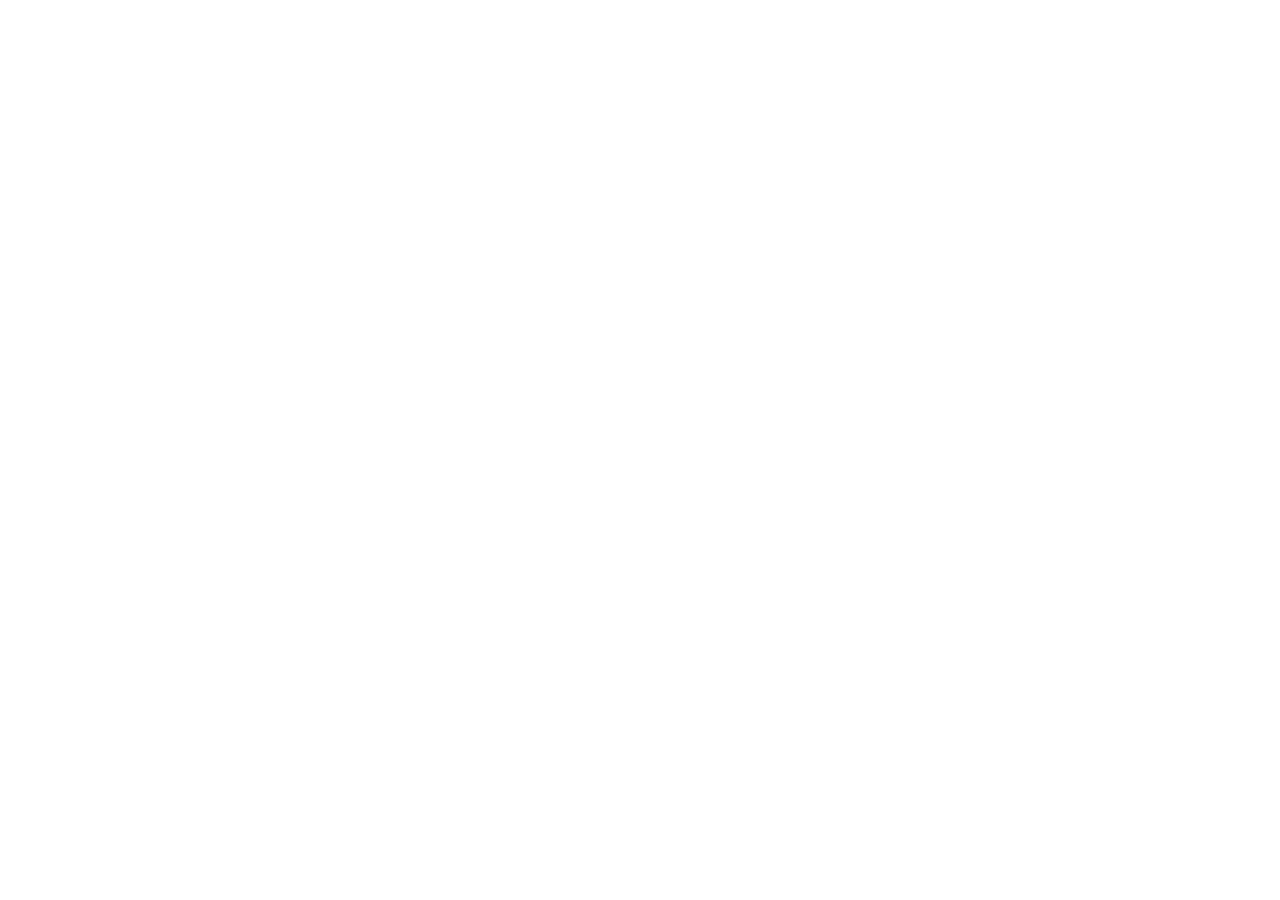
==== commit 09a0d27e: "Restore original portfolio UI and scrolling" ====
--- a/index.html
+++ b/index.html
@@ -3,236 +3,31 @@
   <head>
     <meta charset="UTF-8" />
     <meta name="viewport" content="width=device-width, initial-scale=1.0" />
-    <meta name="description" content="MirrorFlow Suite is a portfolio of workflow tools that save time, incentivize cleaner lead tracking, and turn frontline work into QA and leadership visibility." />
+    <meta
+      name="description"
+      content="MirrorFlow Suite is a portfolio of workflow tools that save time, incentivize cleaner lead tracking, and turn frontline work into QA and leadership visibility."
+    />
     <title>MirrorFlow Suite</title>
-    <link rel="stylesheet" crossorigin href="assets/main-Bpl_9lqr.css">
-    <link rel="stylesheet" href="assets/site.css">
+    <script type="module" crossorigin src="/PrivacyPolicy/assets/index-v90kgVyf.js"></script>
+    <link rel="stylesheet" crossorigin href="/PrivacyPolicy/assets/index-9Qqyczey.css">
   </head>
-  <body class="min-h-screen overflow-hidden bg-[#07111e] text-slate-100">
-    <div class="pointer-events-none fixed inset-0 bg-page-hero"></div>
-    <div class="pointer-events-none fixed inset-0 opacity-[0.08] bg-grid-lines"></div>
-    <header class="sticky top-0 z-40 border-b border-white/10 bg-[#08111f]/88 backdrop-blur-xl">
-      <nav class="mx-auto flex max-w-7xl items-center justify-between gap-4 px-5 py-4 sm:px-6 lg:px-8">
-        <a href="index.html" class="flex items-center gap-3">
-          <span class="grid h-10 w-10 place-items-center rounded-lg bg-cyan-400 text-sm font-black text-slate-950 shadow-lg shadow-cyan-400/25">MF</span>
-          <span class="text-base font-semibold tracking-tight text-white">MirrorFlow Suite</span>
-        </a>
-        <div class="hidden items-center gap-7 md:flex">
-          <a href="index.html" class="text-sm font-medium text-slate-300 transition hover:text-cyan-200">Home</a>
-          <a href="tools/index.html" class="text-sm font-medium text-slate-300 transition hover:text-cyan-200">Tools</a>
-          <a href="about/index.html" class="text-sm font-medium text-slate-300 transition hover:text-cyan-200">Why MirrorFlow</a>
-        </div>
-        <a href="tools/mirrorctt/index.html" class="inline-flex min-h-10 items-center justify-center rounded-lg bg-cyan-400 px-4 text-sm font-bold text-slate-950 shadow-lg shadow-cyan-400/20 transition hover:-translate-y-0.5 hover:bg-cyan-300">Explore Tools</a>
-      </nav>
-      <div class="border-t border-white/10 px-5 py-3 md:hidden">
-        <div class="mx-auto flex max-w-7xl justify-between gap-3">
-          <a href="index.html" class="text-sm font-medium text-slate-300 transition hover:text-cyan-200">Home</a>
-          <a href="tools/index.html" class="text-sm font-medium text-slate-300 transition hover:text-cyan-200">Tools</a>
-          <a href="about/index.html" class="text-sm font-medium text-slate-300 transition hover:text-cyan-200">Why MirrorFlow</a>
-        </div>
-      </div>
-    </header>
-    <main class="relative">
-      <section class="mx-auto grid max-w-7xl items-center gap-12 px-5 py-14 sm:px-6 lg:grid-cols-2 lg:px-8 lg:py-20">
-        <div>
-          <p class="text-sm font-bold uppercase tracking-[0.22em] text-cyan-300">MirrorFlow Suite Portfolio</p>
-          <h1 class="mt-5 max-w-4xl text-5xl font-semibold tracking-tight text-white sm:text-7xl">Workflow tools that turn frontline effort into measurable insight.</h1>
-          <p class="mt-6 max-w-2xl text-lg leading-8 text-slate-300">MirrorFlow Suite shows how I find repeated operational friction and turn it into practical software: faster lead handling, motivated credit tracking, cleaner QA evidence, better callbacks, and less wasted copy/paste work.</p>
-          <div class="mt-8 flex flex-col gap-3 sm:flex-row">
-            <a href="tools/mirrorctt/index.html" class="inline-flex min-h-12 items-center justify-center rounded-lg bg-cyan-300 px-5 text-sm font-black text-slate-950 shadow-xl shadow-cyan-400/20 transition hover:-translate-y-0.5 hover:bg-cyan-200">Review MirrorCTT</a>
-            <a href="about/index.html" class="inline-flex min-h-12 items-center justify-center rounded-lg border border-white/15 bg-white/[0.04] px-5 text-sm font-bold text-white transition hover:border-cyan-300/60">Why I built it</a>
-          </div>
-        </div>
-        <div class="rounded-[28px] border border-white/10 bg-slate-950/70 p-8 shadow-2xl shadow-black/30">
-          <p class="text-sm font-bold uppercase tracking-[0.18em] text-cyan-300">Current focus</p>
-          <div class="mt-4 flex items-center gap-3">
-            <span class="rounded-xl bg-gradient-to-br bg-cyan-300 p-px">
-              <span class="grid h-12 w-12 place-items-center rounded-xl bg-slate-950 text-cyan-100">CT</span>
-            </span>
-            <div>
-              <p class="text-xl font-black text-white">MirrorCTT</p>
-              <p class="text-sm text-slate-400">Credit Tracking</p>
-            </div>
-          </div>
-          <p class="mt-4 text-sm leading-7 text-slate-300">Make booked appointments, callbacks, and saved lead context visible while giving reps a live credit target to work toward.</p>
-          <div class="mt-5 grid gap-3">
-            <div class="flex items-center justify-between rounded-lg border border-white/10 bg-slate-950/60 px-3 py-3">
-              <span class="text-sm font-semibold text-slate-300">Credits</span>
-              <span class="text-lg font-black text-cyan-200">Live</span>
-            </div>
-            <div class="flex items-center justify-between rounded-lg border border-white/10 bg-slate-950/60 px-3 py-3">
-              <span class="text-sm font-semibold text-slate-300">Callbacks</span>
-              <span class="text-lg font-black text-cyan-200">Visible</span>
-            </div>
-            <div class="flex items-center justify-between rounded-lg border border-white/10 bg-slate-950/60 px-3 py-3">
-              <span class="text-sm font-semibold text-slate-300">Lead reflection</span>
-              <span class="text-lg font-black text-cyan-200">Reusable</span>
-            </div>
-          </div>
-        </div>
-      </section>
-      <section class="border-y border-white/10 bg-white/[0.035]">
-        <div class="mx-auto grid max-w-7xl gap-10 px-5 py-16 sm:px-6 lg:grid-cols-[0.8fr_1.2fr] lg:px-8">
-          <div>
-            <p class="text-sm font-bold uppercase tracking-[0.18em] text-cyan-300">Business Case</p>
-            <h2 class="mt-4 text-4xl font-semibold tracking-tight text-white">The goal was not to make another dashboard. It was to change the behavior around lead handling.</h2>
-            <p class="mt-5 text-base leading-8 text-slate-300">Manual tracking usually fails because it asks reps to do extra work after the important moment has already passed. MirrorFlow moves tracking into the moment of action, then makes the captured data useful for the rep, QA, trainers, and leaders.</p>
-          </div>
-          <div class="grid gap-4">
-            <article class="rounded-xl border border-white/10 bg-slate-950/55 p-5">
-              <h3 class="text-xl font-semibold text-white">Turns invisible effort into operating data</h3>
-              <p class="mt-3 text-sm leading-7 text-slate-300">MirrorCTT and MirrorCXT capture outcomes, credit movement, callback intent, and rejection patterns so leaders can see what is happening between calls, not just after reports are built.</p>
-            </article>
-            <article class="rounded-xl border border-white/10 bg-slate-950/55 p-5">
-              <h3 class="text-xl font-semibold text-white">Incentivizes better habits without adding admin work</h3>
-              <p class="mt-3 text-sm leading-7 text-slate-300">Credit tracking gives reps an immediate reason to save clean lead context. The same action that motivates the rep also creates better QA and coaching evidence.</p>
-            </article>
-            <article class="rounded-xl border border-white/10 bg-slate-950/55 p-5">
-              <h3 class="text-xl font-semibold text-white">Compresses repetitive tasks into reusable systems</h3>
-              <p class="mt-3 text-sm leading-7 text-slate-300">ClickAi and Email Template Builder remove copy/paste drift, reduce context switching, and make the next action faster while keeping the human in control.</p>
-            </article>
-          </div>
-        </div>
-      </section>
-      <section class="mx-auto max-w-7xl px-5 py-16 sm:px-6 lg:px-8">
-        <div class="mx-auto max-w-3xl text-center">
-          <p class="text-sm font-bold uppercase tracking-[0.22em] text-cyan-300">Product System</p>
-          <h2 class="mt-3 text-3xl font-semibold tracking-tight text-white sm:text-4xl">Four focused tools, one operational story</h2>
-          <p class="mt-4 text-base leading-8 text-slate-300">Each tool solves a daily workflow problem, but the bigger value is the connected system: capture better context, reduce repeated work, and create evidence leaders can act on.</p>
-        </div>
-        <div class="mt-12 grid gap-5 md:grid-cols-2 xl:grid-cols-4">
-          <article class="group block h-full rounded-2xl border border-white/10 bg-white/[0.04] p-5 shadow-xl shadow-black/10 transition hover:-translate-y-1 hover:border-cyan-300/50 hover:bg-white/[0.07]">
-            <div class="flex items-start justify-between gap-4">
-              <div class="rounded-xl bg-gradient-to-br bg-cyan-300 p-px">
-                <span class="grid h-12 w-12 place-items-center rounded-xl bg-slate-950 text-cyan-100">C</span>
-              </div>
-              <span class="rounded-full border border-white/10 bg-slate-950/60 px-3 py-1 text-xs font-bold text-slate-300">Workflow</span>
-            </div>
-            <h3 class="mt-5 text-xl font-semibold text-white">MirrorCTT</h3>
-            <p class="mt-3 text-sm leading-7 text-slate-300">Make booked appointments, callbacks, and saved lead context visible while giving reps a live credit target to work toward.</p>
-            <div class="mt-5 flex flex-wrap gap-2">
-              <span class="rounded-full bg-white/[0.06] px-3 py-1 text-xs font-semibold text-slate-300">Credits</span>
-              <span class="rounded-full bg-white/[0.06] px-3 py-1 text-xs font-semibold text-slate-300">Callbacks</span>
-              <span class="rounded-full bg-white/[0.06] px-3 py-1 text-xs font-semibold text-slate-300">Lead reflection</span>
-            </div>
-            <span class="mt-6 inline-flex text-sm font-bold text-cyan-300 transition group-hover:translate-x-1">Open tool page</span>
-          </article>
-          <article class="group block h-full rounded-2xl border border-white/10 bg-white/[0.04] p-5 shadow-xl shadow-black/10 transition hover:-translate-y-1 hover:border-cyan-300/50 hover:bg-white/[0.07]">
-            <div class="flex items-start justify-between gap-4">
-              <div class="rounded-xl bg-gradient-to-br bg-cyan-300 p-px">
-                <span class="grid h-12 w-12 place-items-center rounded-xl bg-slate-950 text-cyan-100">X</span>
-              </div>
-              <span class="rounded-full border border-white/10 bg-slate-950/60 px-3 py-1 text-xs font-bold text-slate-300">Reflection</span>
-            </div>
-            <h3 class="mt-5 text-xl font-semibold text-white">MirrorCXT</h3>
-            <p class="mt-3 text-sm leading-7 text-slate-300">Capture lead context and rejection patterns so new onboardees can learn faster and trainers can review real examples.</p>
-            <div class="mt-5 flex flex-wrap gap-2">
-              <span class="rounded-full bg-white/[0.06] px-3 py-1 text-xs font-semibold text-slate-300">Onboarding</span>
-              <span class="rounded-full bg-white/[0.06] px-3 py-1 text-xs font-semibold text-slate-300">Reflection</span>
-              <span class="rounded-full bg-white/[0.06] px-3 py-1 text-xs font-semibold text-slate-300">Lead context</span>
-            </div>
-            <span class="mt-6 inline-flex text-sm font-bold text-cyan-300 transition group-hover:translate-x-1">Open tool page</span>
-          </article>
-          <article class="group block h-full rounded-2xl border border-white/10 bg-white/[0.04] p-5 shadow-xl shadow-black/10 transition hover:-translate-y-1 hover:border-cyan-300/50 hover:bg-white/[0.07]">
-            <div class="flex items-start justify-between gap-4">
-              <div class="rounded-xl bg-gradient-to-br bg-cyan-300 p-px">
-                <span class="grid h-12 w-12 place-items-center rounded-xl bg-slate-950 text-cyan-100">A</span>
-              </div>
-              <span class="rounded-full border border-white/10 bg-slate-950/60 px-3 py-1 text-xs font-bold text-slate-300">AI</span>
-            </div>
-            <h3 class="mt-5 text-xl font-semibold text-white">ClickAi</h3>
-            <p class="mt-3 text-sm leading-7 text-slate-300">Highlight text, trigger a shortcut, and send it into the right AI prompt without breaking workflow.</p>
-            <div class="mt-5 flex flex-wrap gap-2">
-              <span class="rounded-full bg-white/[0.06] px-3 py-1 text-xs font-semibold text-slate-300">Shortcuts</span>
-              <span class="rounded-full bg-white/[0.06] px-3 py-1 text-xs font-semibold text-slate-300">Prompt modes</span>
-              <span class="rounded-full bg-white/[0.06] px-3 py-1 text-xs font-semibold text-slate-300">Text routing</span>
-            </div>
-            <span class="mt-6 inline-flex text-sm font-bold text-cyan-300 transition group-hover:translate-x-1">Open tool page</span>
-          </article>
-          <article class="group block h-full rounded-2xl border border-white/10 bg-white/[0.04] p-5 shadow-xl shadow-black/10 transition hover:-translate-y-1 hover:border-cyan-300/50 hover:bg-white/[0.07]">
-            <div class="flex items-start justify-between gap-4">
-              <div class="rounded-xl bg-gradient-to-br bg-cyan-300 p-px">
-                <span class="grid h-12 w-12 place-items-center rounded-xl bg-slate-950 text-cyan-100">E</span>
-              </div>
-              <span class="rounded-full border border-white/10 bg-slate-950/60 px-3 py-1 text-xs font-bold text-slate-300">Email</span>
-            </div>
-            <h3 class="mt-5 text-xl font-semibold text-white">Email Template Builder</h3>
-            <p class="mt-3 text-sm leading-7 text-slate-300">Generate consistent client emails from scraped context, fill-in fields, and reusable cancellation or scheduling templates.</p>
-            <div class="mt-5 flex flex-wrap gap-2">
-              <span class="rounded-full bg-white/[0.06] px-3 py-1 text-xs font-semibold text-slate-300">Templates</span>
-              <span class="rounded-full bg-white/[0.06] px-3 py-1 text-xs font-semibold text-slate-300">Outlook</span>
-              <span class="rounded-full bg-white/[0.06] px-3 py-1 text-xs font-semibold text-slate-300">Client email</span>
-            </div>
-            <span class="mt-6 inline-flex text-sm font-bold text-cyan-300 transition group-hover:translate-x-1">Open tool page</span>
-          </article>
-        </div>
-      </section>
-      <section class="mx-auto max-w-7xl px-5 py-16 sm:px-6 lg:px-8">
-        <div class="grid gap-10 lg:grid-cols-[1fr_0.9fr]">
-          <div class="rounded-2xl border border-cyan-300/20 bg-cyan-300/10 p-6 sm:p-8">
-            <p class="text-sm font-bold uppercase tracking-[0.18em] text-cyan-200">What This Demonstrates</p>
-            <h2 class="mt-4 text-3xl font-semibold tracking-tight text-white">I build where operations, incentives, and software meet.</h2>
-            <div class="mt-6 grid gap-3">
-              <div class="flex items-center gap-4 rounded-xl border border-white/10 bg-slate-950/55 p-4">
-                <span class="grid h-9 w-9 shrink-0 place-items-center rounded-lg bg-cyan-300 text-sm font-black text-slate-950">1</span>
-                <p class="text-sm font-semibold text-slate-100">Found manual friction in live booking work</p>
-              </div>
-              <div class="flex items-center gap-4 rounded-xl border border-white/10 bg-slate-950/55 p-4">
-                <span class="grid h-9 w-9 shrink-0 place-items-center rounded-lg bg-cyan-300 text-sm font-black text-slate-950">2</span>
-                <p class="text-sm font-semibold text-slate-100">Designed the workflow around real operator behavior</p>
-              </div>
-              <div class="flex items-center gap-4 rounded-xl border border-white/10 bg-slate-950/55 p-4">
-                <span class="grid h-9 w-9 shrink-0 place-items-center rounded-lg bg-cyan-300 text-sm font-black text-slate-950">3</span>
-                <p class="text-sm font-semibold text-slate-100">Built interfaces that reward accurate tracking</p>
-              </div>
-              <div class="flex items-center gap-4 rounded-xl border border-white/10 bg-slate-950/55 p-4">
-                <span class="grid h-9 w-9 shrink-0 place-items-center rounded-lg bg-cyan-300 text-sm font-black text-slate-950">4</span>
-                <p class="text-sm font-semibold text-slate-100">Connected rep speed with QA and leadership visibility</p>
-              </div>
-            </div>
-          </div>
-          <div class="rounded-2xl border border-white/10 bg-slate-950/65 p-6 sm:p-8">
-            <p class="text-sm font-bold uppercase tracking-[0.18em] text-cyan-200">Use Cases</p>
-            <div class="mt-5 flex flex-wrap gap-3">
-              <span class="rounded-lg border border-white/10 bg-white/[0.045] px-4 py-2 text-sm font-semibold text-slate-200">New onboardee training</span>
-              <span class="rounded-lg border border-white/10 bg-white/[0.045] px-4 py-2 text-sm font-semibold text-slate-200">Home improvement booking teams</span>
-              <span class="rounded-lg border border-white/10 bg-white/[0.045] px-4 py-2 text-sm font-semibold text-slate-200">Lead follow-up workflows</span>
-              <span class="rounded-lg border border-white/10 bg-white/[0.045] px-4 py-2 text-sm font-semibold text-slate-200">Internal coaching</span>
-              <span class="rounded-lg border border-white/10 bg-white/[0.045] px-4 py-2 text-sm font-semibold text-slate-200">Appointment scheduling support</span>
-              <span class="rounded-lg border border-white/10 bg-white/[0.045] px-4 py-2 text-sm font-semibold text-slate-200">Client communication</span>
-              <span class="rounded-lg border border-white/10 bg-white/[0.045] px-4 py-2 text-sm font-semibold text-slate-200">Credit tracking</span>
-              <span class="rounded-lg border border-white/10 bg-white/[0.045] px-4 py-2 text-sm font-semibold text-slate-200">Callback management</span>
-              <span class="rounded-lg border border-white/10 bg-white/[0.045] px-4 py-2 text-sm font-semibold text-slate-200">Available-time reminders</span>
-            </div>
-          </div>
-        </div>
-      </section>
-    </main>
-    <footer class="relative border-t border-white/10 bg-slate-950/70">
-      <div class="mx-auto grid max-w-7xl gap-10 px-5 py-12 sm:px-6 md:grid-cols-[1.2fr_1fr_1fr] lg:px-8">
-        <div>
-          <p class="text-lg font-semibold text-white">MirrorFlow Suite</p>
-          <p class="mt-3 max-w-md text-sm leading-7 text-slate-400">A workflow portfolio showing how small internal tools can save time, motivate cleaner lead tracking, and turn frontline work into better QA and leadership visibility.</p>
-        </div>
-        <div>
-          <p class="text-sm font-semibold uppercase tracking-[0.16em] text-cyan-200">Tool pages</p>
-          <div class="mt-4 grid gap-2">
-            <a href="tools/mirrorctt/index.html" class="text-sm text-slate-400 hover:text-cyan-200">MirrorCTT</a>
-            <a href="tools/mirrorcxt/index.html" class="text-sm text-slate-400 hover:text-cyan-200">MirrorCXT</a>
-            <a href="tools/clickai/index.html" class="text-sm text-slate-400 hover:text-cyan-200">ClickAi</a>
-            <a href="tools/email-template-builder/index.html" class="text-sm text-slate-400 hover:text-cyan-200">Email Template Builder</a>
-          </div>
-        </div>
-        <div>
-          <p class="text-sm font-semibold uppercase tracking-[0.16em] text-cyan-200">Pages</p>
-          <div class="mt-4 grid gap-2">
-            <a href="index.html" class="text-sm text-slate-400 hover:text-cyan-200">Home</a>
-            <a href="tools/index.html" class="text-sm text-slate-400 hover:text-cyan-200">Tools</a>
-            <a href="about/index.html" class="text-sm text-slate-400 hover:text-cyan-200">Why MirrorFlow</a>
-          </div>
-        </div>
-      </div>
-      <div class="border-t border-white/10 px-5 py-5 text-center text-xs text-slate-500">Copyright 2026 MirrorFlow Suite. All rights reserved.</div>
-    </footer>
+  <body>
+    <div id="root"></div>
+    <script>
+      window.__loadMirrorFlowFallback = function () {
+        if (!window.location.hostname.includes("github.io")) return;
+        var cssHref = "/Porfolio/assets/index-9Qqyczey.css";
+        if (!document.querySelector('link[href="' + cssHref + '"]')) {
+          var link = document.createElement("link");
+          link.rel = "stylesheet";
+          link.href = cssHref;
+          document.head.appendChild(link);
+        }
+        var script = document.createElement("script");
+        script.type = "module";
+        script.src = "/Porfolio/assets/index-DXV_0JYF.js";
+        document.body.appendChild(script);
+      };
+    </script>
   </body>
 </html>
